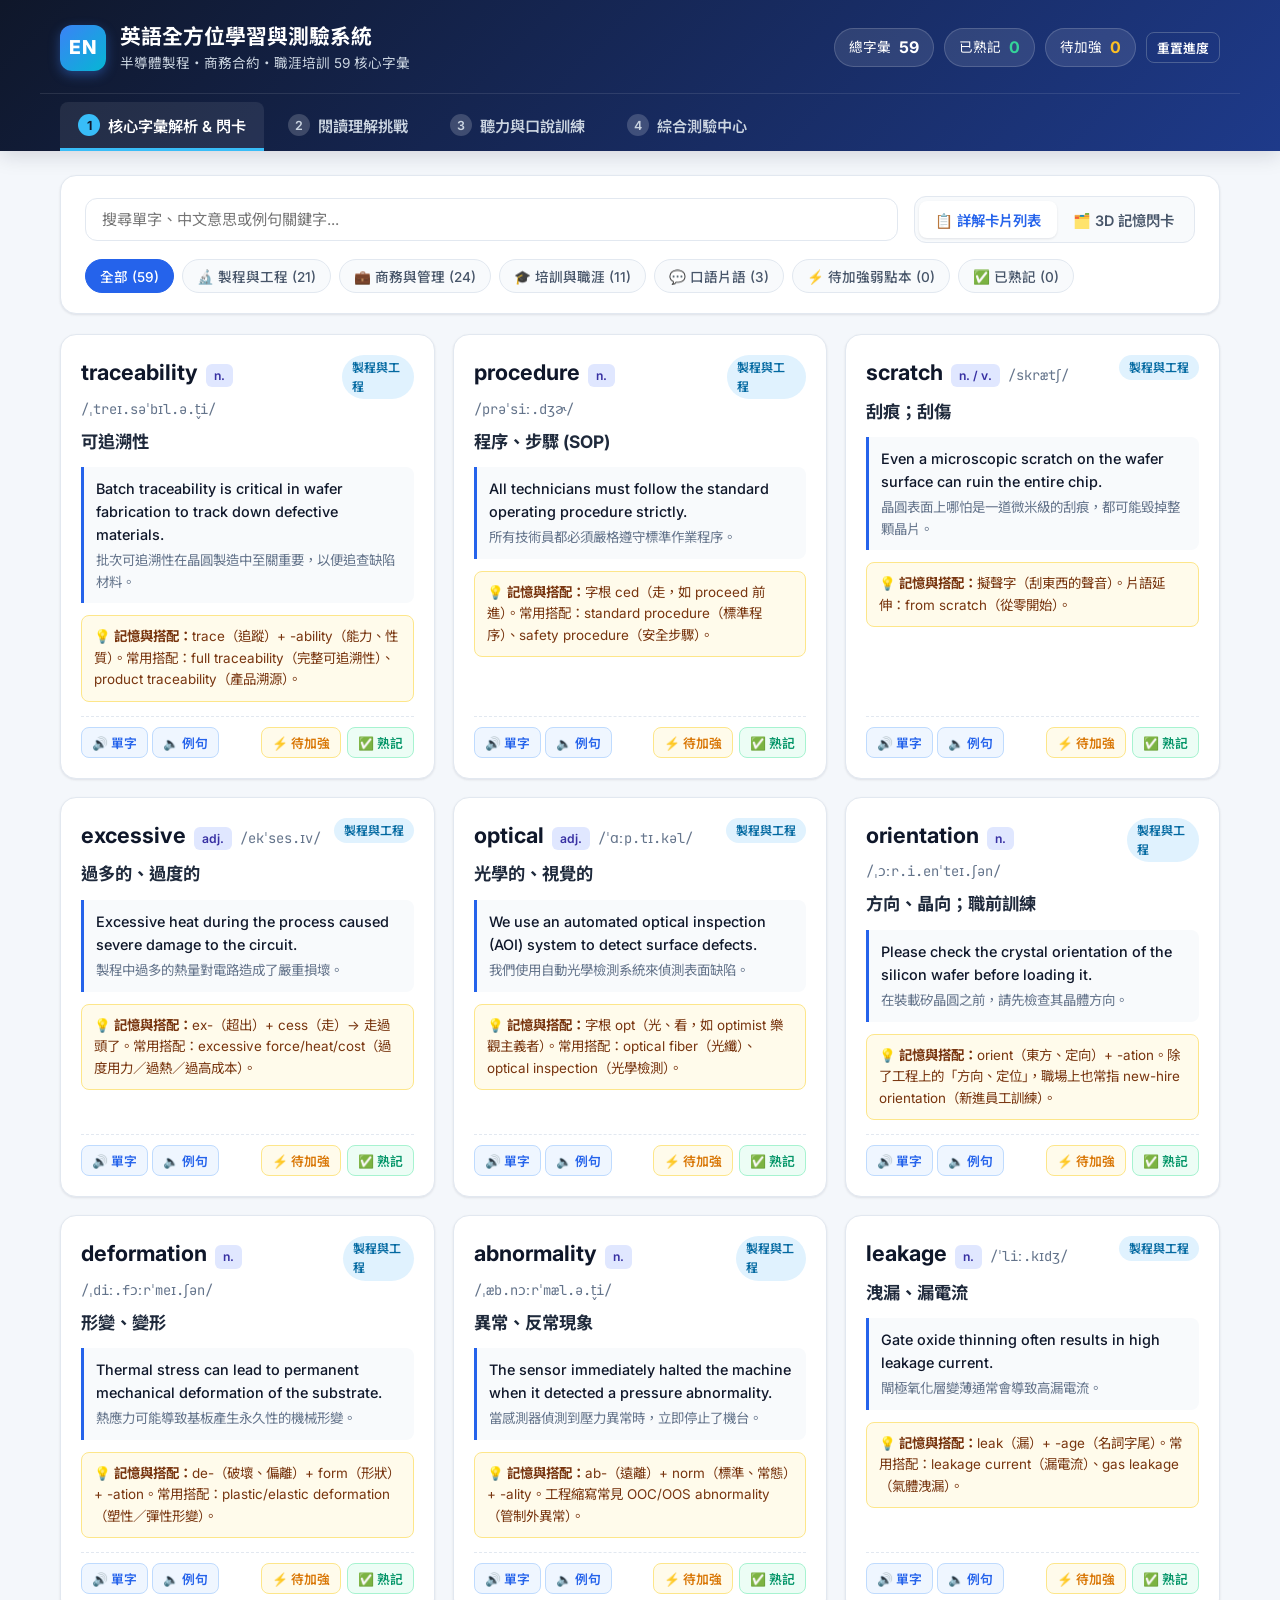
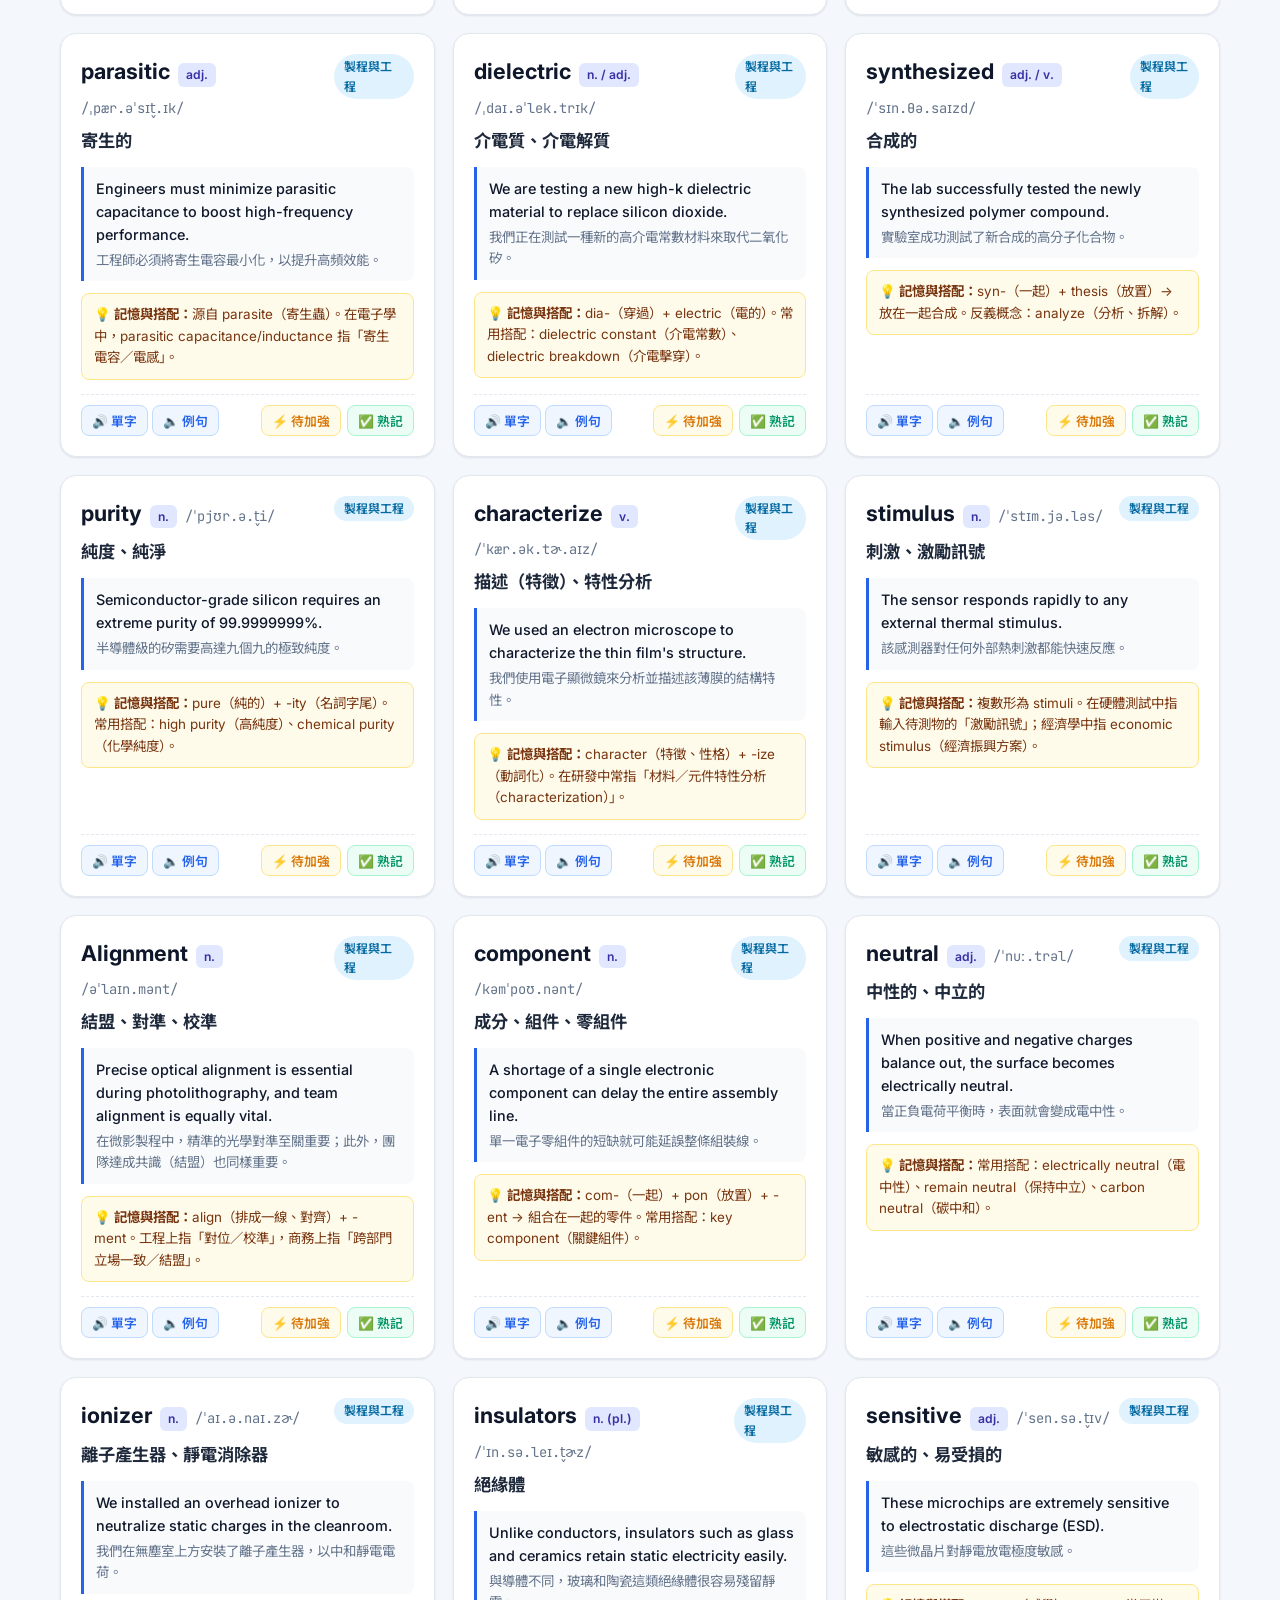
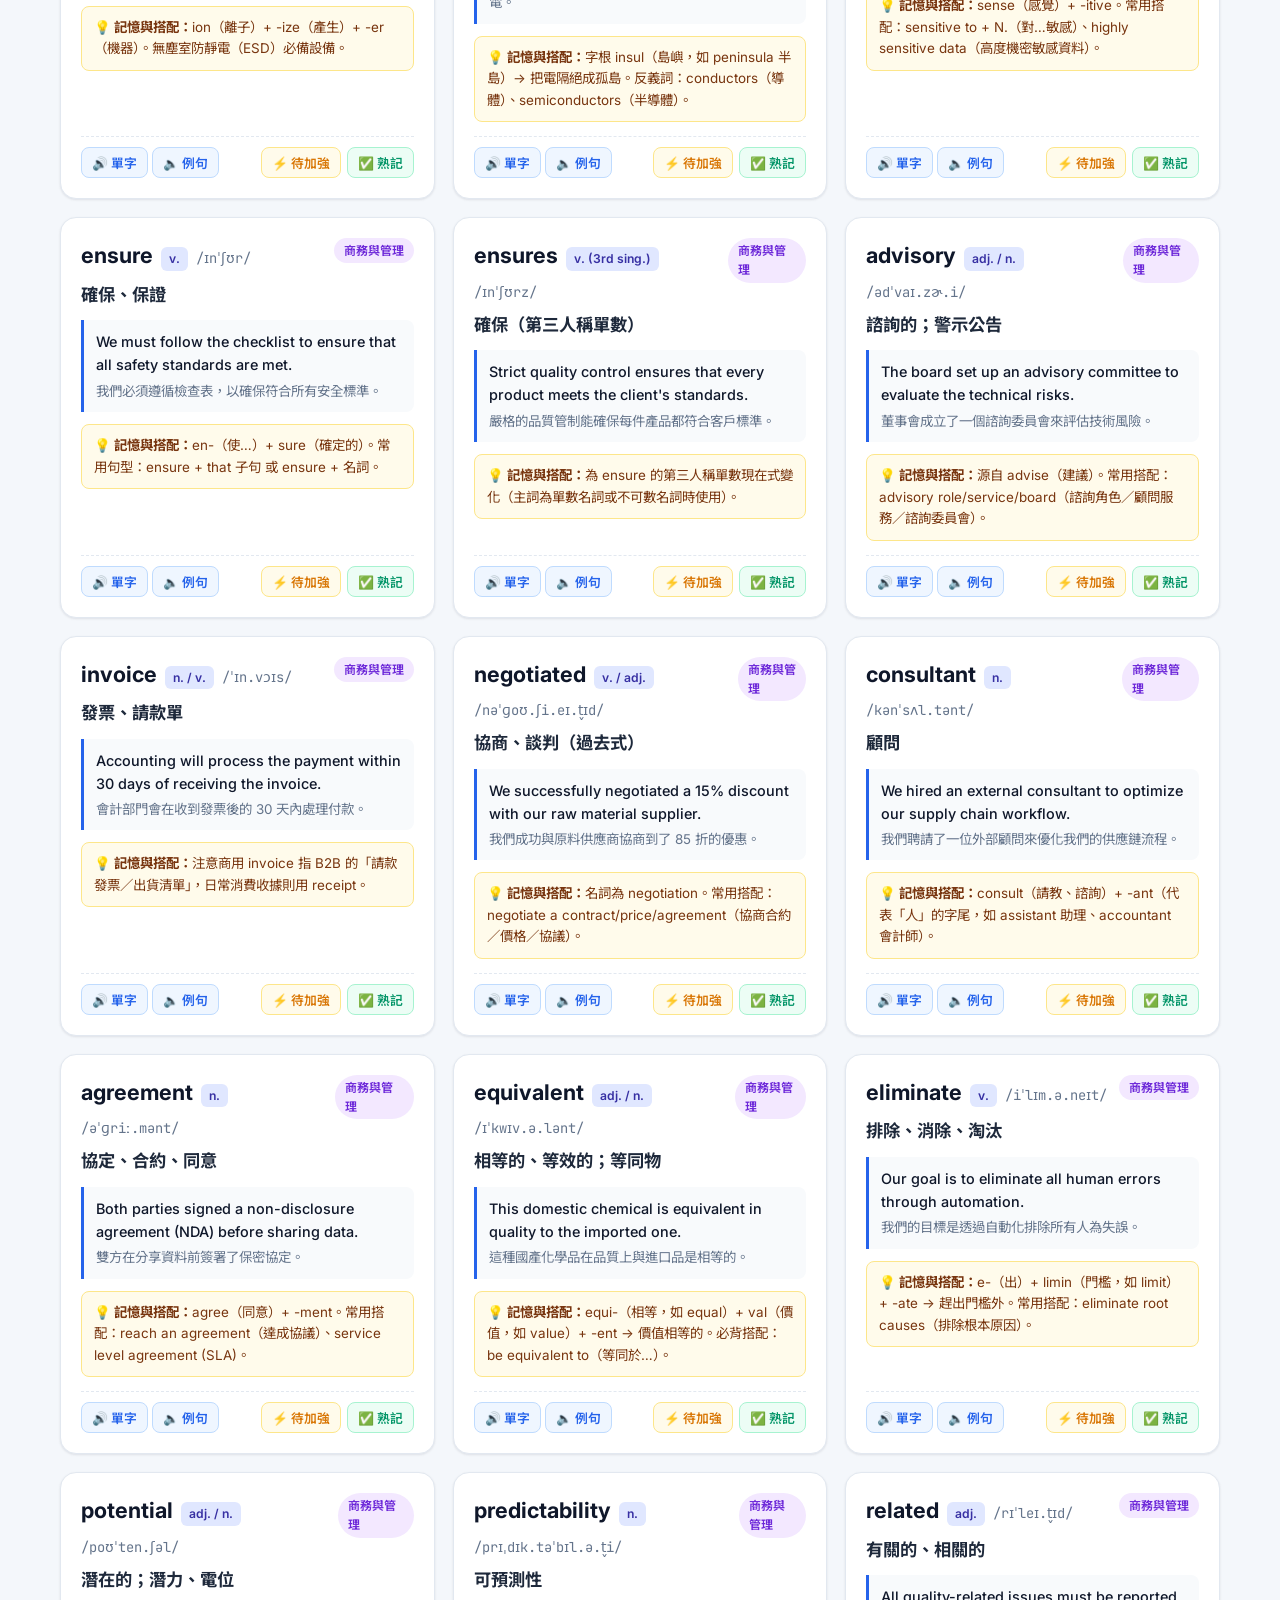
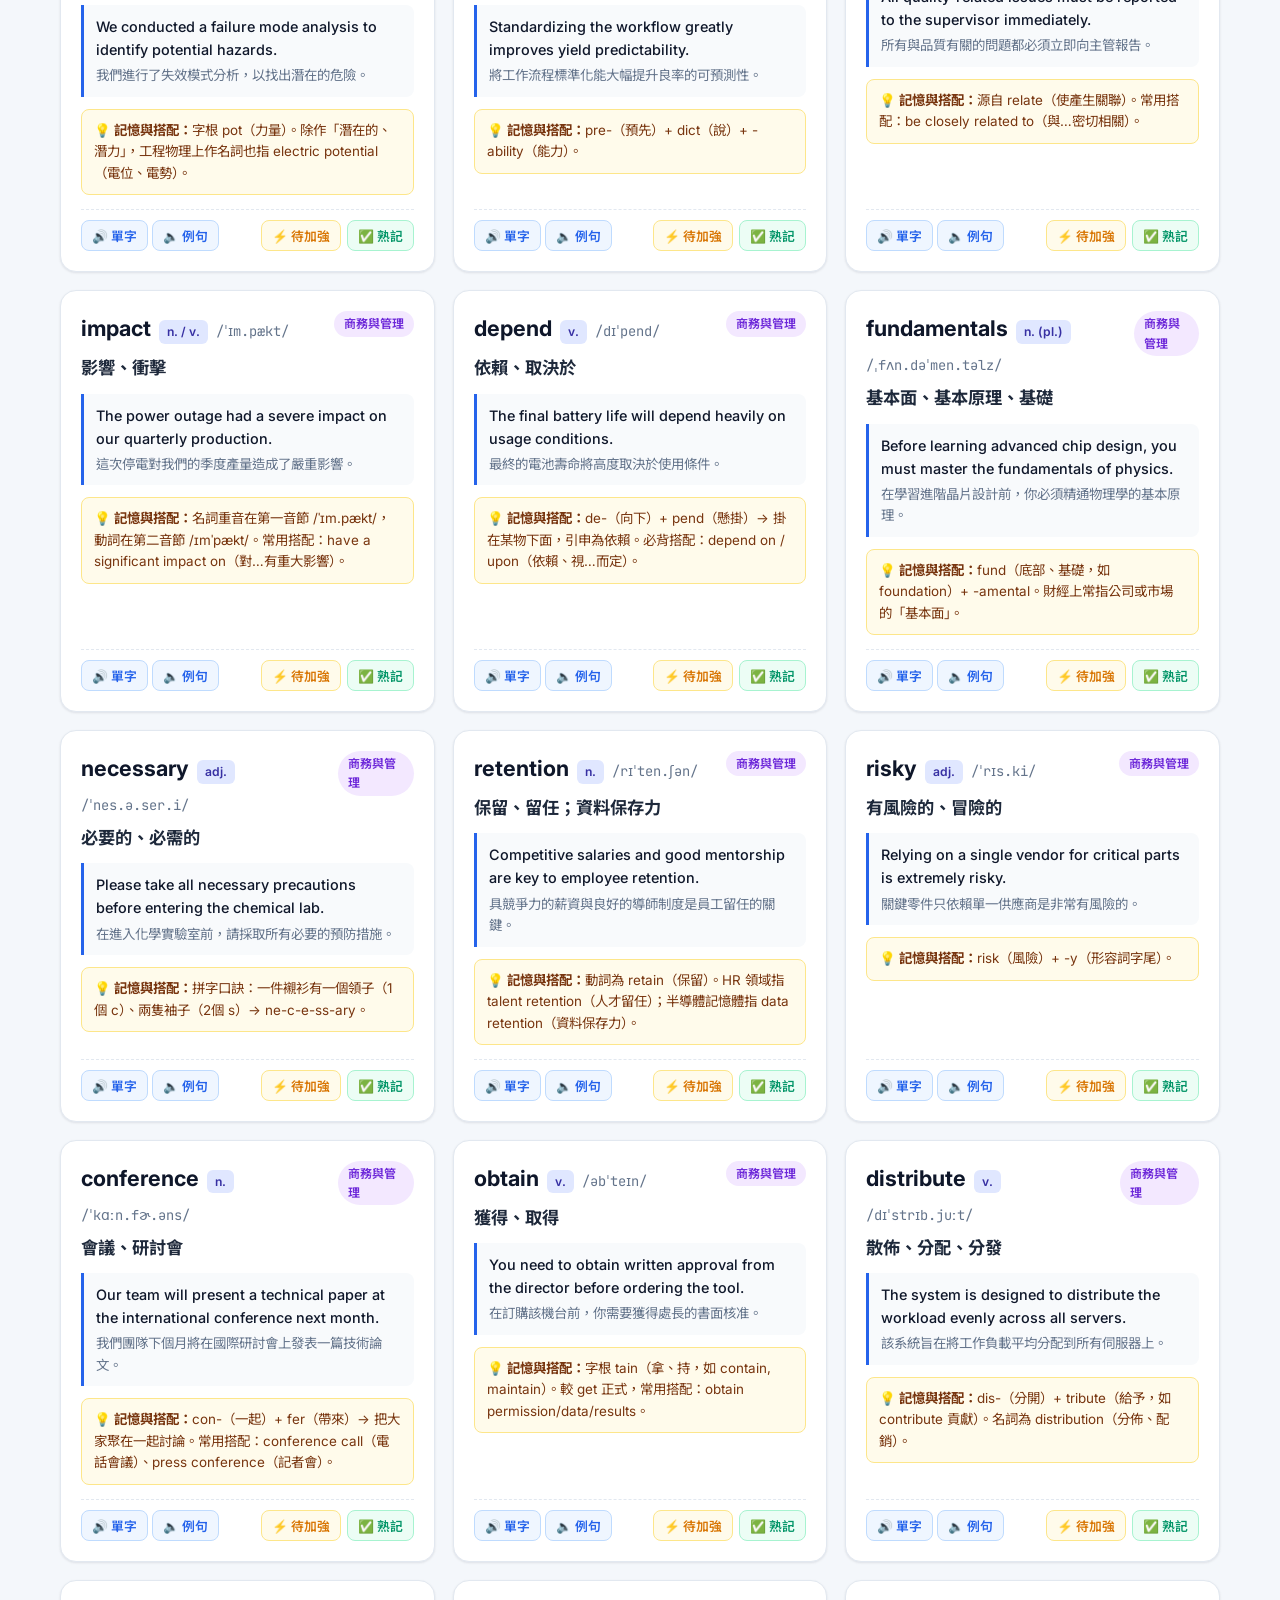
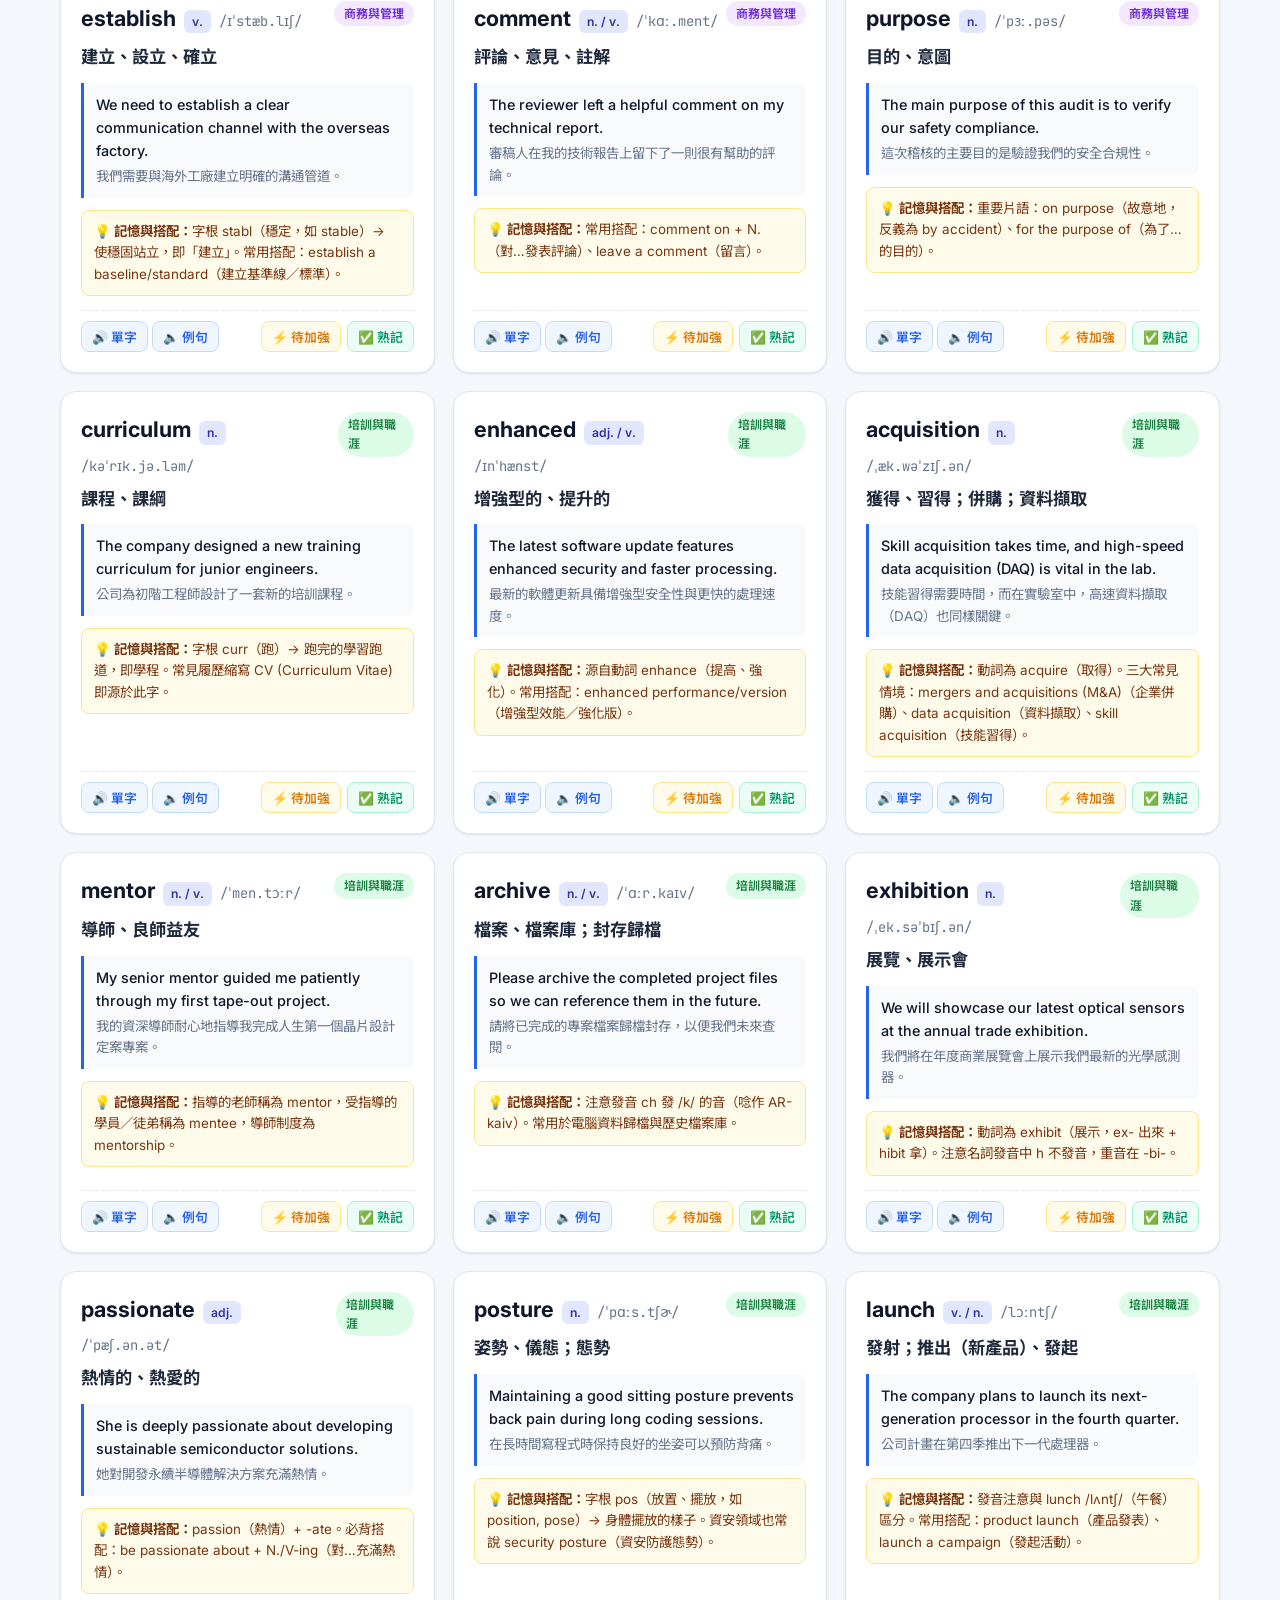
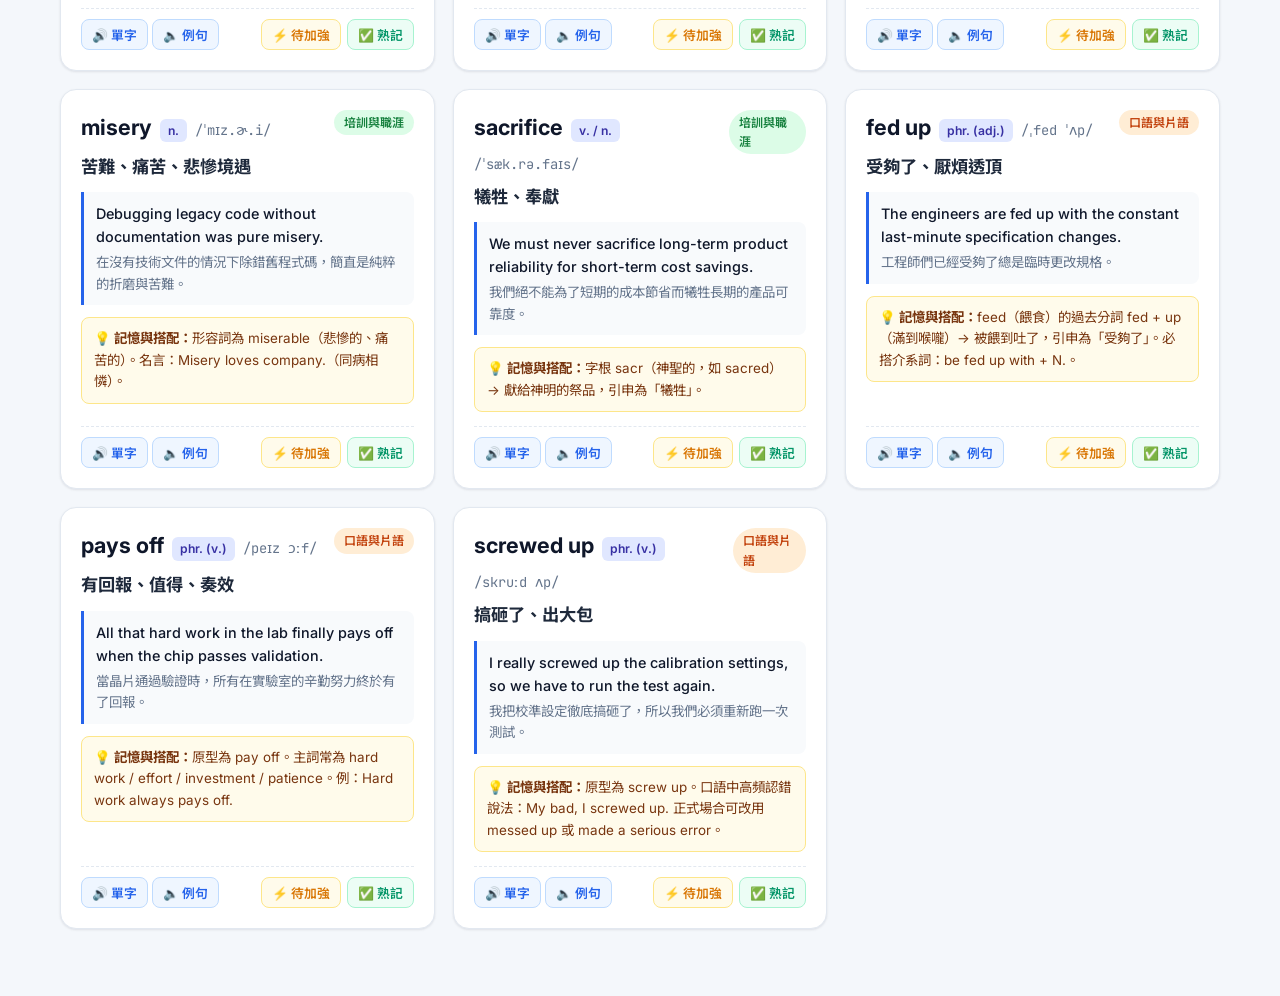
==== index.html @ 851e1d1f "Initial commit: Tech & Business Vocabulary Learning Suite Web App" ====
<!DOCTYPE html>
<html lang="zh-Hant">
<head>
  <meta charset="UTF-8" />
  <meta name="viewport" content="width=device-width, initial-scale=1.0" />
  <title>英語全方位學習與測驗系統 | Tech & Business Vocabulary Suite</title>
  <link rel="preconnect" href="https://fonts.googleapis.com">
  <link rel="preconnect" href="https://fonts.gstatic.com" crossorigin>
  <link href="https://fonts.googleapis.com/css2?family=Inter:wght@400;500;600;700&family=Noto+Sans+TC:wght@400;500;600;700&family=JetBrains+Mono:wght@400;500&display=swap" rel="stylesheet">
  <link rel="stylesheet" href="styles.css" />
</head>
<body>
  <!-- 頂部導覽與學習進度列 -->
  <header class="top-header">
    <div class="container header-inner">
      <div class="brand">
        <div class="brand-logo">EN</div>
        <div>
          <h1 class="brand-title">英語全方位學習與測驗系統</h1>
          <p class="brand-subtitle">半導體製程・商務合約・職涯培訓 59 核心字彙</p>
        </div>
      </div>

      <div class="stats-bar">
        <div class="stat-pill">
          <span class="stat-label">總字彙</span>
          <strong id="stat-total">59</strong>
        </div>
        <div class="stat-pill stat-mastered">
          <span class="stat-label">已熟記</span>
          <strong id="stat-mastered">0</strong>
        </div>
        <div class="stat-pill stat-weak">
          <span class="stat-label">待加強</span>
          <strong id="stat-weak">0</strong>
        </div>
        <button id="btn-reset-progress" class="btn-ghost btn-sm" title="重置熟記與錯題紀錄">重置進度</button>
      </div>
    </div>

    <!-- 四大模組切換 Tabs -->
    <div class="container nav-tabs-wrapper">
      <nav class="nav-tabs" role="tablist">
        <button class="nav-tab active" data-tab="vocab" role="tab">
          <span class="tab-num">1</span> 核心字彙解析 & 閃卡
        </button>
        <button class="nav-tab" data-tab="reading" role="tab">
          <span class="tab-num">2</span> 閱讀理解挑戰
        </button>
        <button class="nav-tab" data-tab="listening" role="tab">
          <span class="tab-num">3</span> 聽力與口說訓練
        </button>
        <button class="nav-tab" data-tab="quiz" role="tab">
          <span class="tab-num">4</span> 綜合測驗中心
        </button>
      </nav>
    </div>
  </header>

  <main class="container main-content">
    <!-- ==================== 模組 1：核心字彙解析 ==================== -->
    <section id="tab-vocab" class="tab-panel active">
      <div class="toolbar-card">
        <div class="toolbar-top">
          <div class="search-box">
            <input type="text" id="vocab-search" placeholder="搜尋單字、中文意思或例句關鍵字..." />
          </div>
          <div class="view-toggle">
            <button id="view-list-btn" class="btn-toggle active">📋 詳解卡片列表</button>
            <button id="view-flashcard-btn" class="btn-toggle">🗂️ 3D 記憶閃卡</button>
          </div>
        </div>

        <div class="filter-bar">
          <div class="filter-group" id="category-filters">
            <button class="chip active" data-cat="all">全部 (59)</button>
            <button class="chip" data-cat="engineering">🔬 製程與工程 (21)</button>
            <button class="chip" data-cat="business">💼 商務與管理 (24)</button>
            <button class="chip" data-cat="career">🎓 培訓與職涯 (11)</button>
            <button class="chip" data-cat="idiom">💬 口語片語 (3)</button>
            <button class="chip chip-weak" data-cat="weak">⚡ 待加強弱點本 (<span id="weak-count-chip">0</span>)</button>
            <button class="chip chip-mastered" data-cat="mastered">✅ 已熟記 (<span id="mastered-count-chip">0</span>)</button>
          </div>
        </div>
      </div>

      <!-- 列表檢視 -->
      <div id="vocab-list-view" class="vocab-grid"></div>

      <!-- 3D 閃卡檢視 -->
      <div id="vocab-flashcard-view" class="flashcard-stage hidden">
        <div class="flashcard-progress">
          <span id="fc-counter">1 / 59</span>
          <span class="fc-hint">點擊卡片翻面・支援鍵盤 ← → 切換、空白鍵翻面</span>
        </div>

        <div id="flashcard-box" class="flashcard">
          <div class="flashcard-inner">
            <div class="flashcard-front">
              <span id="fc-category" class="badge">製程與工程</span>
              <h2 id="fc-word" class="fc-word">traceability</h2>
              <p id="fc-phonetic" class="fc-phonetic">/ˌtreɪ.səˈbɪl.ə.t̬i/</p>
              <button id="fc-speak-front" class="btn-audio">🔊 播放發音</button>
              <p class="fc-tap-tip">點擊翻看中文與情境例句 ↻</p>
            </div>
            <div class="flashcard-back">
              <div class="fc-back-header">
                <strong id="fc-back-word">traceability</strong>
                <span id="fc-pos" class="pos-tag">n.</span>
              </div>
              <h3 id="fc-zh" class="fc-zh">可追溯性</h3>
              <div class="fc-example-box">
                <p id="fc-example" class="fc-en"></p>
                <p id="fc-example-zh" class="fc-zh-sub"></p>
              </div>
              <div class="fc-memory-box">
                <span class="memory-label">💡 記憶小幫手</span>
                <p id="fc-memory"></p>
              </div>
            </div>
          </div>
        </div>

        <div class="flashcard-controls">
          <button id="fc-prev" class="btn-secondary">← 上一個</button>
          <button id="fc-mark-weak" class="btn-warning">⚡ 加入待加強</button>
          <button id="fc-mark-mastered" class="btn-success">✅ 標記已熟記</button>
          <button id="fc-next" class="btn-primary">下一個 →</button>
        </div>
      </div>
    </section>

    <!-- ==================== 模組 2：閱讀理解挑戰 ==================== -->
    <section id="tab-reading" class="tab-panel">
      <div class="section-grid">
        <div class="card reading-article-card">
          <div class="card-header-flex">
            <div>
              <span class="section-badge">Reading Comprehension</span>
              <h2 id="reading-title" class="card-title"></h2>
            </div>
            <div class="reading-actions">
              <button id="btn-read-article" class="btn-audio">🔊 朗讀全文</button>
              <button id="btn-toggle-reading-zh" class="btn-secondary btn-sm">顯示/隱藏中譯</button>
            </div>
          </div>
          <p class="helper-banner">💡 提示：點擊文章中任何 <strong>藍色高亮單字</strong>，即可直接聽發音並查看中文解析與記憶技巧！</p>
          <div id="reading-content" class="reading-body"></div>
        </div>

        <div class="card reading-quiz-card">
          <span class="section-badge">Comprehension Check</span>
          <h3 class="card-title">閱讀理解測驗（3 題）</h3>
          <div id="reading-questions-container"></div>
          <div class="quiz-actions-row">
            <button id="btn-check-reading" class="btn-primary">批改閱讀測驗</button>
            <button id="btn-reset-reading" class="btn-ghost">重做</button>
          </div>
          <div id="reading-score-banner" class="score-banner hidden"></div>
        </div>
      </div>
    </section>

    <!-- ==================== 模組 3：聽力與口說訓練腳本 ==================== -->
    <section id="tab-listening" class="tab-panel">
      <div class="card listening-header-card">
        <div class="card-header-flex">
          <div>
            <span class="section-badge">Listening & Shadowing Studio</span>
            <h2 class="card-title">🎙️ 雙人情境對話：無塵室製程異常檢討與改善</h2>
            <p class="text-muted">角色：<strong>Jamie</strong>（初階製程工程師） ＆ <strong>Alex</strong>（資深導師 Mentor）</p>
          </div>
          <div class="audio-studio-controls">
            <button id="btn-play-dialogue" class="btn-primary">▶️ 連續播放整段對話</button>
            <button id="btn-stop-dialogue" class="btn-secondary">⏹️ 停止</button>
            <select id="speech-rate" class="select-control" aria-label="語速調整">
              <option value="0.75">🐢 慢速跟讀 (0.75x)</option>
              <option value="0.9">🚶 稍慢清晰 (0.90x)</option>
              <option value="1" selected>⚡ 標準語速 (1.0x)</option>
              <option value="1.15">🚀 挑戰快語速 (1.15x)</option>
            </select>
            <button id="btn-toggle-dialogue-zh" class="btn-ghost btn-sm">切換中文翻譯</button>
          </div>
        </div>

        <!-- Shadowing 發音重點提示 -->
        <div class="shadowing-tips-grid">
          <div class="tip-box">
            <strong>🔗 片語連音技巧 (Linking)</strong>
            <p><code>fed up</code> → 唸作 <em>/fe-dʌp/</em>；<code>screwed up</code> → 唸作 <em>/skruː-dʌp/</em>；<code>pays off</code> → 唸作 <em>/peɪ-zɔːf/</em>。</p>
          </div>
          <div class="tip-box">
            <strong>🎯 多音節工程字重音規則</strong>
            <p>凡是 <code>-ity</code> 結尾（如 <code>trace-a-BIL-i-ty</code>, <code>pre-dict-a-BIL-i-ty</code>, <code>ab-nor-MAL-i-ty</code>），重音一律落在 <code>-ity</code> 前一音節！</p>
          </div>
          <div class="tip-box">
            <strong>⚠️ 易讀錯字特別提醒</strong>
            <p><code>archive</code> 唸作 <em>/ˈɑːr.kaɪv/</em>（ch 發 /k/）；<code>exhibition</code> 唸作 <em>/ˌek.səˈbɪʃ.ən/</em>（h 不發音）。</p>
          </div>
        </div>
      </div>

      <!-- 對話腳本區 -->
      <div id="dialogue-list" class="dialogue-container"></div>

      <!-- 聽力填空練習區 -->
      <div class="card dictation-card">
        <div class="card-header-flex">
          <div>
            <span class="section-badge">Dictation Challenge</span>
            <h3 class="card-title">✍️ 聽力克漏字填空挑戰</h3>
            <p class="text-muted">點擊每題的「播放音檔」按鈕，聽音填入正確的核心單字或片語。</p>
          </div>
          <div class="quiz-actions-row">
            <button id="btn-check-dictation" class="btn-primary">檢核聽力填空</button>
            <button id="btn-show-dictation-ans" class="btn-secondary">直接看解答</button>
          </div>
        </div>
        <div id="dictation-container" class="dictation-list"></div>
      </div>
    </section>

    <!-- ==================== 模組 4：綜合測驗中心 ==================== -->
    <section id="tab-quiz" class="tab-panel">
      <div class="card quiz-control-banner">
        <div class="card-header-flex">
          <div>
            <span class="section-badge">Interactive Quiz Center</span>
            <h2 class="card-title">🏆 綜合隨堂測驗與弱點強化系統</h2>
            <p class="text-muted">支援「標準第一輪隨堂考」、「全題庫隨機出題」與「只考待加強弱點單字」！答錯題目會自動收錄至「待加強弱點本」。</p>
          </div>
          <div class="quiz-mode-buttons">
            <button id="btn-quiz-standard" class="btn-secondary">📘 載入標準隨堂考卷</button>
            <button id="btn-quiz-random" class="btn-primary">🎲 隨機生成新一輪測驗</button>
            <button id="btn-quiz-weak" class="btn-warning">⚡ 專攻「待加強」單字測驗</button>
          </div>
        </div>
      </div>

      <div id="quiz-score-summary" class="score-banner hidden"></div>

      <!-- Part A: 字義與語境選擇題 -->
      <div class="card quiz-section-card">
        <h3 class="quiz-part-title">Part A. 字義配對與語境選擇題（5 題，每題 10 分）</h3>
        <div id="quiz-part-a"></div>
      </div>

      <!-- Part B: 字首提示填空題 -->
      <div class="card quiz-section-card">
        <h3 class="quiz-part-title">Part B. 上下文字首提示填空題（5 題，每題 10 分）</h3>
        <p class="text-muted mb-1">請填入完整單字（已提供第一個字母與中文提示，輸入包含字首之完整英文單字）：</p>
        <div id="quiz-part-b"></div>
      </div>

      <!-- Part C: 翻譯與指定單字造句題 -->
      <div class="card quiz-section-card">
        <h3 class="quiz-part-title">Part C. 翻譯與指定單字造句題（2 題，智慧關鍵字檢核與參考範本）</h3>
        <div id="quiz-part-c"></div>
      </div>

      <div class="quiz-submit-bar">
        <button id="btn-submit-quiz" class="btn-primary btn-lg">🎯 送出交卷並查看詳細解析</button>
        <button id="btn-reveal-quiz" class="btn-secondary btn-lg">👁️ 展開/收合全部解答</button>
      </div>
    </section>
  </main>

  <!-- 點擊單字彈出小卡 Modal -->
  <div id="word-modal" class="modal-backdrop hidden" role="dialog" aria-modal="true">
    <div class="modal-card">
      <button id="modal-close" class="modal-close-btn" aria-label="關閉">&times;</button>
      <span id="modal-cat" class="badge"></span>
      <div class="modal-word-row">
        <h3 id="modal-word"></h3>
        <span id="modal-pos" class="pos-tag"></span>
        <button id="modal-speak" class="btn-audio btn-sm">🔊 發音</button>
      </div>
      <p id="modal-phonetic" class="fc-phonetic"></p>
      <h4 id="modal-zh" class="modal-zh"></h4>
      <div class="fc-example-box">
        <p id="modal-ex" class="fc-en"></p>
        <p id="modal-ex-zh" class="fc-zh-sub"></p>
      </div>
      <div class="fc-memory-box">
        <span class="memory-label">💡 記憶小幫手</span>
        <p id="modal-memory"></p>
      </div>
      <div class="modal-footer-actions">
        <button id="modal-btn-weak" class="btn-warning btn-sm">⚡ 標記待加強</button>
        <button id="modal-btn-mastered" class="btn-success btn-sm">✅ 標記已熟記</button>
      </div>
    </div>
  </div>

  <script src="data.js"></script>
  <script src="app.js"></script>
</body>
</html>
---- styles.css ----
:root {
  --bg: #f4f7fb;
  --surface: #ffffff;
  --surface-soft: #f8fafc;
  --border: #e2e8f0;
  --text-main: #0f172a;
  --text-secondary: #475569;
  --text-muted: #64748b;
  --primary: #2563eb;
  --primary-hover: #1d4ed8;
  --primary-soft: #eff6ff;
  --success: #059669;
  --success-soft: #ecfdf5;
  --warning: #d97706;
  --warning-soft: #fffbeb;
  --danger: #dc2626;
  --danger-soft: #fef2f2;
  --radius-lg: 16px;
  --radius-md: 12px;
  --radius-sm: 8px;
  --shadow-sm: 0 1px 3px rgba(15, 23, 42, 0.06), 0 1px 2px rgba(15, 23, 42, 0.04);
  --shadow-md: 0 10px 25px -5px rgba(15, 23, 42, 0.08), 0 4px 10px -4px rgba(15, 23, 42, 0.04);
}

* {
  box-sizing: border-box;
  margin: 0;
  padding: 0;
}

body {
  font-family: 'Inter', 'Noto Sans TC', -apple-system, BlinkMacSystemFont, sans-serif;
  background-color: var(--bg);
  color: var(--text-main);
  line-height: 1.6;
  padding-bottom: 60px;
}

.container {
  max-width: 1200px;
  margin: 0 auto;
  padding: 0 20px;
}

.hidden {
  display: none !important;
}

/* Header & Navigation */
.top-header {
  background: linear-gradient(135deg, #0f172a 0%, #1e3a8a 100%);
  color: #fff;
  padding-top: 20px;
  position: sticky;
  top: 0;
  z-index: 40;
  box-shadow: 0 4px 20px rgba(15, 23, 42, 0.15);
}

.header-inner {
  display: flex;
  justify-content: space-between;
  align-items: center;
  flex-wrap: wrap;
  gap: 16px;
  padding-bottom: 18px;
}

.brand {
  display: flex;
  align-items: center;
  gap: 14px;
}

.brand-logo {
  width: 46px;
  height: 46px;
  border-radius: 12px;
  background: linear-gradient(135deg, #3b82f6, #06b6d4);
  display: flex;
  align-items: center;
  justify-content: center;
  font-weight: 800;
  font-size: 1.2rem;
  letter-spacing: 0.5px;
  box-shadow: 0 4px 12px rgba(59, 130, 246, 0.4);
}

.brand-title {
  font-size: 1.3rem;
  font-weight: 700;
}

.brand-subtitle {
  font-size: 0.85rem;
  color: #cbd5e1;
}

.stats-bar {
  display: flex;
  align-items: center;
  gap: 10px;
  flex-wrap: wrap;
}

.stat-pill {
  background: rgba(255, 255, 255, 0.1);
  border: 1px solid rgba(255, 255, 255, 0.16);
  padding: 6px 14px;
  border-radius: 999px;
  display: flex;
  align-items: center;
  gap: 8px;
  font-size: 0.85rem;
}

.stat-pill strong {
  font-size: 1rem;
  color: #fff;
}

.stat-mastered strong { color: #34d399; }
.stat-weak strong { color: #fbbf24; }

.nav-tabs-wrapper {
  border-top: 1px solid rgba(255, 255, 255, 0.1);
}

.nav-tabs {
  display: flex;
  gap: 6px;
  overflow-x: auto;
  padding-top: 8px;
}

.nav-tab {
  background: transparent;
  border: none;
  color: #cbd5e1;
  padding: 12px 18px;
  font-size: 0.95rem;
  font-weight: 600;
  cursor: pointer;
  border-bottom: 3px solid transparent;
  transition: all 0.2s ease;
  display: flex;
  align-items: center;
  gap: 8px;
  white-space: nowrap;
  font-family: inherit;
}

.nav-tab:hover {
  color: #fff;
  background: rgba(255, 255, 255, 0.05);
  border-radius: 8px 8px 0 0;
}

.nav-tab.active {
  color: #fff;
  border-bottom-color: #38bdf8;
  background: rgba(255, 255, 255, 0.08);
  border-radius: 8px 8px 0 0;
}

.tab-num {
  width: 22px;
  height: 22px;
  border-radius: 50%;
  background: rgba(255, 255, 255, 0.18);
  display: inline-flex;
  align-items: center;
  justify-content: center;
  font-size: 0.78rem;
}

.nav-tab.active .tab-num {
  background: #38bdf8;
  color: #0f172a;
  font-weight: 700;
}

/* Main Content & Panels */
.main-content {
  padding-top: 24px;
}

.tab-panel {
  display: none;
  animation: fadeIn 0.25s ease;
}

.tab-panel.active {
  display: block;
}

@keyframes fadeIn {
  from { opacity: 0; transform: translateY(6px); }
  to { opacity: 1; transform: translateY(0); }
}

/* Toolbar & Filters */
.toolbar-card, .card {
  background: var(--surface);
  border-radius: var(--radius-lg);
  border: 1px solid var(--border);
  padding: 20px 24px;
  box-shadow: var(--shadow-sm);
  margin-bottom: 20px;
}

.toolbar-top {
  display: flex;
  justify-content: space-between;
  align-items: center;
  gap: 16px;
  flex-wrap: wrap;
  margin-bottom: 16px;
}

.search-box {
  flex: 1;
  min-width: 260px;
}

.search-box input {
  width: 100%;
  padding: 11px 16px;
  border: 1px solid var(--border);
  border-radius: var(--radius-md);
  font-size: 0.95rem;
  font-family: inherit;
  outline: none;
  transition: border-color 0.2s, box-shadow 0.2s;
}

.search-box input:focus {
  border-color: var(--primary);
  box-shadow: 0 0 0 3px rgba(37, 99, 235, 0.12);
}

.view-toggle {
  display: flex;
  background: var(--surface-soft);
  padding: 4px;
  border-radius: var(--radius-md);
  border: 1px solid var(--border);
}

.btn-toggle {
  border: none;
  background: transparent;
  padding: 8px 16px;
  border-radius: var(--radius-sm);
  font-size: 0.9rem;
  font-weight: 600;
  color: var(--text-secondary);
  cursor: pointer;
  font-family: inherit;
}

.btn-toggle.active {
  background: var(--surface);
  color: var(--primary);
  box-shadow: var(--shadow-sm);
}

.filter-group {
  display: flex;
  flex-wrap: wrap;
  gap: 8px;
}

.chip {
  border: 1px solid var(--border);
  background: var(--surface-soft);
  color: var(--text-secondary);
  padding: 6px 14px;
  border-radius: 999px;
  font-size: 0.85rem;
  font-weight: 500;
  cursor: pointer;
  transition: all 0.15s ease;
  font-family: inherit;
}

.chip:hover {
  border-color: #94a3b8;
}

.chip.active {
  background: var(--primary);
  color: #fff;
  border-color: var(--primary);
}

/* Vocabulary Grid Cards */
.vocab-grid {
  display: grid;
  grid-template-columns: repeat(auto-fill, minmax(350px, 1fr));
  gap: 18px;
}

.vocab-card {
  background: var(--surface);
  border: 1px solid var(--border);
  border-radius: var(--radius-lg);
  padding: 20px;
  box-shadow: var(--shadow-sm);
  display: flex;
  flex-direction: column;
  justify-content: space-between;
  transition: transform 0.2s ease, box-shadow 0.2s ease, border-color 0.2s ease;
}

.vocab-card:hover {
  transform: translateY(-2px);
  box-shadow: var(--shadow-md);
  border-color: #cbd5e1;
}

.vocab-card.is-weak {
  border-left: 4px solid var(--warning);
}

.vocab-card.is-mastered {
  border-left: 4px solid var(--success);
}

.vc-top {
  display: flex;
  justify-content: space-between;
  align-items: flex-start;
  gap: 8px;
  margin-bottom: 8px;
}

.vc-word-group {
  display: flex;
  align-items: baseline;
  gap: 8px;
  flex-wrap: wrap;
}

.vc-word {
  font-size: 1.35rem;
  font-weight: 700;
  color: var(--text-main);
}

.vc-phonetic {
  font-family: 'JetBrains Mono', monospace;
  font-size: 0.86rem;
  color: var(--text-muted);
}

.pos-tag {
  background: #e0e7ff;
  color: #3730a3;
  font-size: 0.76rem;
  font-weight: 600;
  padding: 2px 8px;
  border-radius: 6px;
}

.badge {
  display: inline-block;
  font-size: 0.75rem;
  font-weight: 600;
  padding: 3px 10px;
  border-radius: 999px;
  background: var(--primary-soft);
  color: var(--primary);
}

.badge.cat-engineering { background: #e0f2fe; color: #0369a1; }
.badge.cat-business { background: #f3e8ff; color: #6d28d9; }
.badge.cat-career { background: #dcfce7; color: #15803d; }
.badge.cat-idiom { background: #ffedd5; color: #c2410c; }

.vc-zh {
  font-size: 1.08rem;
  font-weight: 700;
  color: #1e293b;
  margin: 6px 0 12px;
}

.vc-example {
  background: var(--surface-soft);
  border-left: 3px solid var(--primary);
  padding: 10px 12px;
  border-radius: 0 var(--radius-sm) var(--radius-sm) 0;
  margin-bottom: 12px;
  font-size: 0.9rem;
}

.vc-example .en {
  color: var(--text-main);
  font-weight: 500;
  margin-bottom: 4px;
}

.vc-example .zh {
  color: var(--text-muted);
  font-size: 0.84rem;
}

.vc-memory {
  background: #fffbeb;
  border: 1px solid #fde68a;
  padding: 10px 12px;
  border-radius: var(--radius-sm);
  font-size: 0.84rem;
  color: #78350f;
  margin-bottom: 14px;
}

.vc-actions {
  display: flex;
  justify-content: space-between;
  align-items: center;
  gap: 8px;
  padding-top: 10px;
  border-top: 1px dashed var(--border);
}

.vc-status-btns {
  display: flex;
  gap: 6px;
}

/* Flashcard 3D Stage */
.flashcard-stage {
  max-width: 680px;
  margin: 16px auto;
  text-align: center;
}

.flashcard-progress {
  display: flex;
  justify-content: space-between;
  align-items: center;
  margin-bottom: 12px;
  color: var(--text-secondary);
  font-size: 0.9rem;
  font-weight: 600;
}

.fc-hint {
  font-size: 0.82rem;
  color: var(--text-muted);
  font-weight: 400;
}

.flashcard {
  perspective: 1200px;
  height: 390px;
  cursor: pointer;
  margin-bottom: 20px;
}

.flashcard-inner {
  position: relative;
  width: 100%;
  height: 100%;
  transition: transform 0.55s cubic-bezier(0.4, 0, 0.2, 1);
  transform-style: preserve-3d;
}

.flashcard.flipped .flashcard-inner {
  transform: rotateY(180deg);
}

.flashcard-front, .flashcard-back {
  position: absolute;
  inset: 0;
  backface-visibility: hidden;
  background: var(--surface);
  border: 2px solid var(--border);
  border-radius: 22px;
  padding: 32px;
  box-shadow: var(--shadow-md);
  display: flex;
  flex-direction: column;
  justify-content: center;
  align-items: center;
}

.flashcard-back {
  transform: rotateY(180deg);
  align-items: stretch;
  text-align: left;
  justify-content: space-between;
}

.fc-word {
  font-size: 2.6rem;
  font-weight: 800;
  margin: 16px 0 6px;
  color: var(--text-main);
}

.fc-phonetic {
  font-family: 'JetBrains Mono', monospace;
  font-size: 1.05rem;
  color: var(--text-muted);
  margin-bottom: 18px;
}

.fc-tap-tip {
  margin-top: 26px;
  font-size: 0.85rem;
  color: var(--text-muted);
}

.fc-back-header {
  display: flex;
  align-items: center;
  gap: 10px;
  font-size: 1.4rem;
}

.fc-zh {
  font-size: 1.5rem;
  color: var(--primary);
  margin: 4px 0 10px;
}

.fc-example-box {
  background: var(--surface-soft);
  border-left: 4px solid var(--primary);
  padding: 12px 14px;
  border-radius: 8px;
  margin-bottom: 10px;
}

.fc-en {
  font-weight: 600;
  margin-bottom: 4px;
}

.fc-zh-sub {
  font-size: 0.9rem;
  color: var(--text-secondary);
}

.fc-memory-box {
  background: #fffbeb;
  border: 1px solid #fde68a;
  padding: 12px 14px;
  border-radius: 8px;
  font-size: 0.88rem;
  color: #78350f;
}

.memory-label {
  font-weight: 700;
  display: block;
  margin-bottom: 3px;
}

.flashcard-controls {
  display: flex;
  justify-content: center;
  gap: 12px;
  flex-wrap: wrap;
}

/* Reading Section */
.section-grid {
  display: grid;
  grid-template-columns: 1.25fr 1fr;
  gap: 22px;
  align-items: start;
}

@media (max-width: 960px) {
  .section-grid {
    grid-template-columns: 1fr;
  }
}

.card-header-flex {
  display: flex;
  justify-content: space-between;
  align-items: flex-start;
  gap: 16px;
  flex-wrap: wrap;
  margin-bottom: 16px;
}

.section-badge {
  display: inline-block;
  font-size: 0.75rem;
  font-weight: 700;
  text-transform: uppercase;
  letter-spacing: 0.8px;
  color: var(--primary);
  background: var(--primary-soft);
  padding: 3px 10px;
  border-radius: 999px;
  margin-bottom: 6px;
}

.card-title {
  font-size: 1.28rem;
  font-weight: 700;
}

.helper-banner {
  background: var(--primary-soft);
  border: 1px solid #bfdbfe;
  color: #1e40af;
  padding: 10px 14px;
  border-radius: var(--radius-sm);
  font-size: 0.88rem;
  margin-bottom: 16px;
}

.reading-para {
  margin-bottom: 18px;
  font-size: 1.04rem;
  line-height: 1.85;
}

.reading-para-zh {
  margin-top: 8px;
  padding: 10px 14px;
  background: var(--surface-soft);
  border-radius: var(--radius-sm);
  font-size: 0.92rem;
  color: var(--text-secondary);
  border-left: 3px solid #94a3b8;
}

.vocab-highlight {
  color: var(--primary);
  font-weight: 700;
  background: #eff6ff;
  padding: 1px 6px;
  border-radius: 5px;
  border-bottom: 2px solid #93c5fd;
  cursor: pointer;
  transition: all 0.15s ease;
}

.vocab-highlight:hover {
  background: var(--primary);
  color: #fff;
}

/* Questions & Options */
.question-block {
  padding: 16px;
  border: 1px solid var(--border);
  border-radius: var(--radius-md);
  margin-bottom: 14px;
  background: var(--surface-soft);
}

.question-title {
  font-weight: 600;
  margin-bottom: 10px;
  font-size: 0.98rem;
}

.options-list {
  display: flex;
  flex-direction: column;
  gap: 8px;
}

.option-label {
  display: flex;
  align-items: flex-start;
  gap: 10px;
  padding: 9px 12px;
  background: var(--surface);
  border: 1px solid var(--border);
  border-radius: var(--radius-sm);
  cursor: pointer;
  font-size: 0.92rem;
  transition: border-color 0.15s, background 0.15s;
}

.option-label:hover {
  border-color: var(--primary);
}

.option-label.correct {
  background: var(--success-soft);
  border-color: var(--success);
  color: #065f46;
  font-weight: 600;
}

.option-label.wrong {
  background: var(--danger-soft);
  border-color: var(--danger);
  color: #991b1b;
}

.explanation-box {
  margin-top: 10px;
  padding: 10px 12px;
  border-radius: var(--radius-sm);
  background: #f0fdf4;
  border: 1px solid #bbf7d0;
  color: #166534;
  font-size: 0.86rem;
}

/* Listening & Shadowing */
.shadowing-tips-grid {
  display: grid;
  grid-template-columns: repeat(auto-fit, minmax(260px, 1fr));
  gap: 12px;
  margin-top: 14px;
}

.tip-box {
  background: var(--surface-soft);
  border: 1px solid var(--border);
  padding: 12px 14px;
  border-radius: var(--radius-sm);
  font-size: 0.86rem;
}

.tip-box strong {
  display: block;
  margin-bottom: 4px;
  color: var(--text-main);
}

.dialogue-container {
  display: flex;
  flex-direction: column;
  gap: 14px;
  margin-bottom: 22px;
}

.dialogue-turn {
  background: var(--surface);
  border: 1px solid var(--border);
  border-radius: var(--radius-lg);
  padding: 18px 22px;
  box-shadow: var(--shadow-sm);
  transition: border-color 0.2s, box-shadow 0.2s;
}

.dialogue-turn.playing {
  border-color: var(--primary);
  box-shadow: 0 0 0 3px rgba(37, 99, 235, 0.18);
  background: #f8fbff;
}

.turn-header {
  display: flex;
  justify-content: space-between;
  align-items: center;
  margin-bottom: 8px;
}

.speaker-badge {
  display: inline-flex;
  align-items: center;
  gap: 8px;
  font-weight: 700;
  font-size: 0.95rem;
}

.speaker-dot {
  width: 10px;
  height: 10px;
  border-radius: 50%;
  background: var(--primary);
}

.speaker-alex .speaker-dot {
  background: var(--success);
}

.turn-en {
  font-size: 1.03rem;
  line-height: 1.75;
  margin-bottom: 6px;
}

.turn-zh {
  font-size: 0.9rem;
  color: var(--text-secondary);
}

/* Dictation & Inputs */
.dictation-item {
  padding: 16px;
  background: var(--surface-soft);
  border: 1px solid var(--border);
  border-radius: var(--radius-md);
  margin-bottom: 12px;
}

.dictation-line {
  margin-top: 10px;
  line-height: 2.2;
  font-size: 1rem;
}

.inline-input {
  padding: 5px 10px;
  border: 1.5px solid #94a3b8;
  border-radius: 6px;
  font-size: 0.95rem;
  font-family: 'JetBrains Mono', monospace;
  width: 165px;
  margin: 0 4px;
  background: #fff;
}

.inline-input.is-correct {
  border-color: var(--success);
  background: var(--success-soft);
  color: #065f46;
  font-weight: 600;
}

.inline-input.is-wrong {
  border-color: var(--danger);
  background: var(--danger-soft);
  color: #991b1b;
}

.sentence-textarea {
  width: 100%;
  min-height: 82px;
  padding: 12px;
  border: 1px solid var(--border);
  border-radius: var(--radius-sm);
  font-family: inherit;
  font-size: 0.95rem;
  margin-top: 10px;
  resize: vertical;
}

/* Buttons */
button {
  cursor: pointer;
}

.btn-primary, .btn-secondary, .btn-success, .btn-warning, .btn-ghost, .btn-audio {
  border: none;
  padding: 9px 16px;
  border-radius: var(--radius-sm);
  font-weight: 600;
  font-size: 0.9rem;
  font-family: inherit;
  transition: all 0.15s ease;
  display: inline-flex;
  align-items: center;
  gap: 6px;
}

.btn-primary { background: var(--primary); color: #fff; }
.btn-primary:hover { background: var(--primary-hover); }

.btn-secondary { background: #e2e8f0; color: #1e293b; }
.btn-secondary:hover { background: #cbd5e1; }

.btn-success { background: var(--success-soft); color: var(--success); border: 1px solid #a7f3d0; }
.btn-success:hover, .btn-success.active { background: var(--success); color: #fff; }

.btn-warning { background: var(--warning-soft); color: var(--warning); border: 1px solid #fde68a; }
.btn-warning:hover, .btn-warning.active { background: var(--warning); color: #fff; }

.btn-ghost { background: transparent; color: inherit; border: 1px solid rgba(148, 163, 184, 0.4); }
.btn-ghost:hover { background: rgba(148, 163, 184, 0.12); }

.btn-audio {
  background: #eff6ff;
  color: var(--primary);
  border: 1px solid #bfdbfe;
}
.btn-audio:hover {
  background: var(--primary);
  color: #fff;
}

.btn-sm { padding: 5px 10px; font-size: 0.8rem; }
.btn-lg { padding: 13px 24px; font-size: 1rem; }

.select-control {
  padding: 8px 12px;
  border-radius: var(--radius-sm);
  border: 1px solid var(--border);
  font-family: inherit;
  font-size: 0.9rem;
  background: #fff;
}

.quiz-actions-row, .audio-studio-controls, .quiz-mode-buttons {
  display: flex;
  gap: 10px;
  flex-wrap: wrap;
  align-items: center;
}

.quiz-part-title {
  font-size: 1.15rem;
  margin-bottom: 14px;
  padding-bottom: 8px;
  border-bottom: 2px solid var(--surface-soft);
}

.quiz-submit-bar {
  display: flex;
  justify-content: center;
  gap: 16px;
  margin-top: 24px;
  flex-wrap: wrap;
}

.score-banner {
  padding: 16px 20px;
  border-radius: var(--radius-md);
  background: linear-gradient(135deg, #eff6ff, #ecfdf5);
  border: 1px solid #93c5fd;
  color: #0f172a;
  font-weight: 600;
  margin-bottom: 18px;
}

/* Modal */
.modal-backdrop {
  position: fixed;
  inset: 0;
  background: rgba(15, 23, 42, 0.55);
  backdrop-filter: blur(3px);
  display: flex;
  align-items: center;
  justify-content: center;
  z-index: 100;
  padding: 20px;
}

.modal-card {
  background: var(--surface);
  border-radius: 20px;
  max-width: 520px;
  width: 100%;
  padding: 26px;
  position: relative;
  box-shadow: var(--shadow-md);
}

.modal-close-btn {
  position: absolute;
  top: 16px;
  right: 18px;
  background: transparent;
  border: none;
  font-size: 1.6rem;
  color: var(--text-muted);
}

.modal-word-row {
  display: flex;
  align-items: center;
  gap: 10px;
  margin-top: 10px;
}

.modal-word-row h3 {
  font-size: 1.7rem;
}

.modal-zh {
  font-size: 1.25rem;
  color: var(--primary);
  margin: 6px 0 12px;
}

.modal-footer-actions {
  display: flex;
  gap: 10px;
  margin-top: 16px;
  justify-content: flex-end;
}

.text-muted { color: var(--text-muted); font-size: 0.9rem; }
.mb-1 { margin-bottom: 12px; }
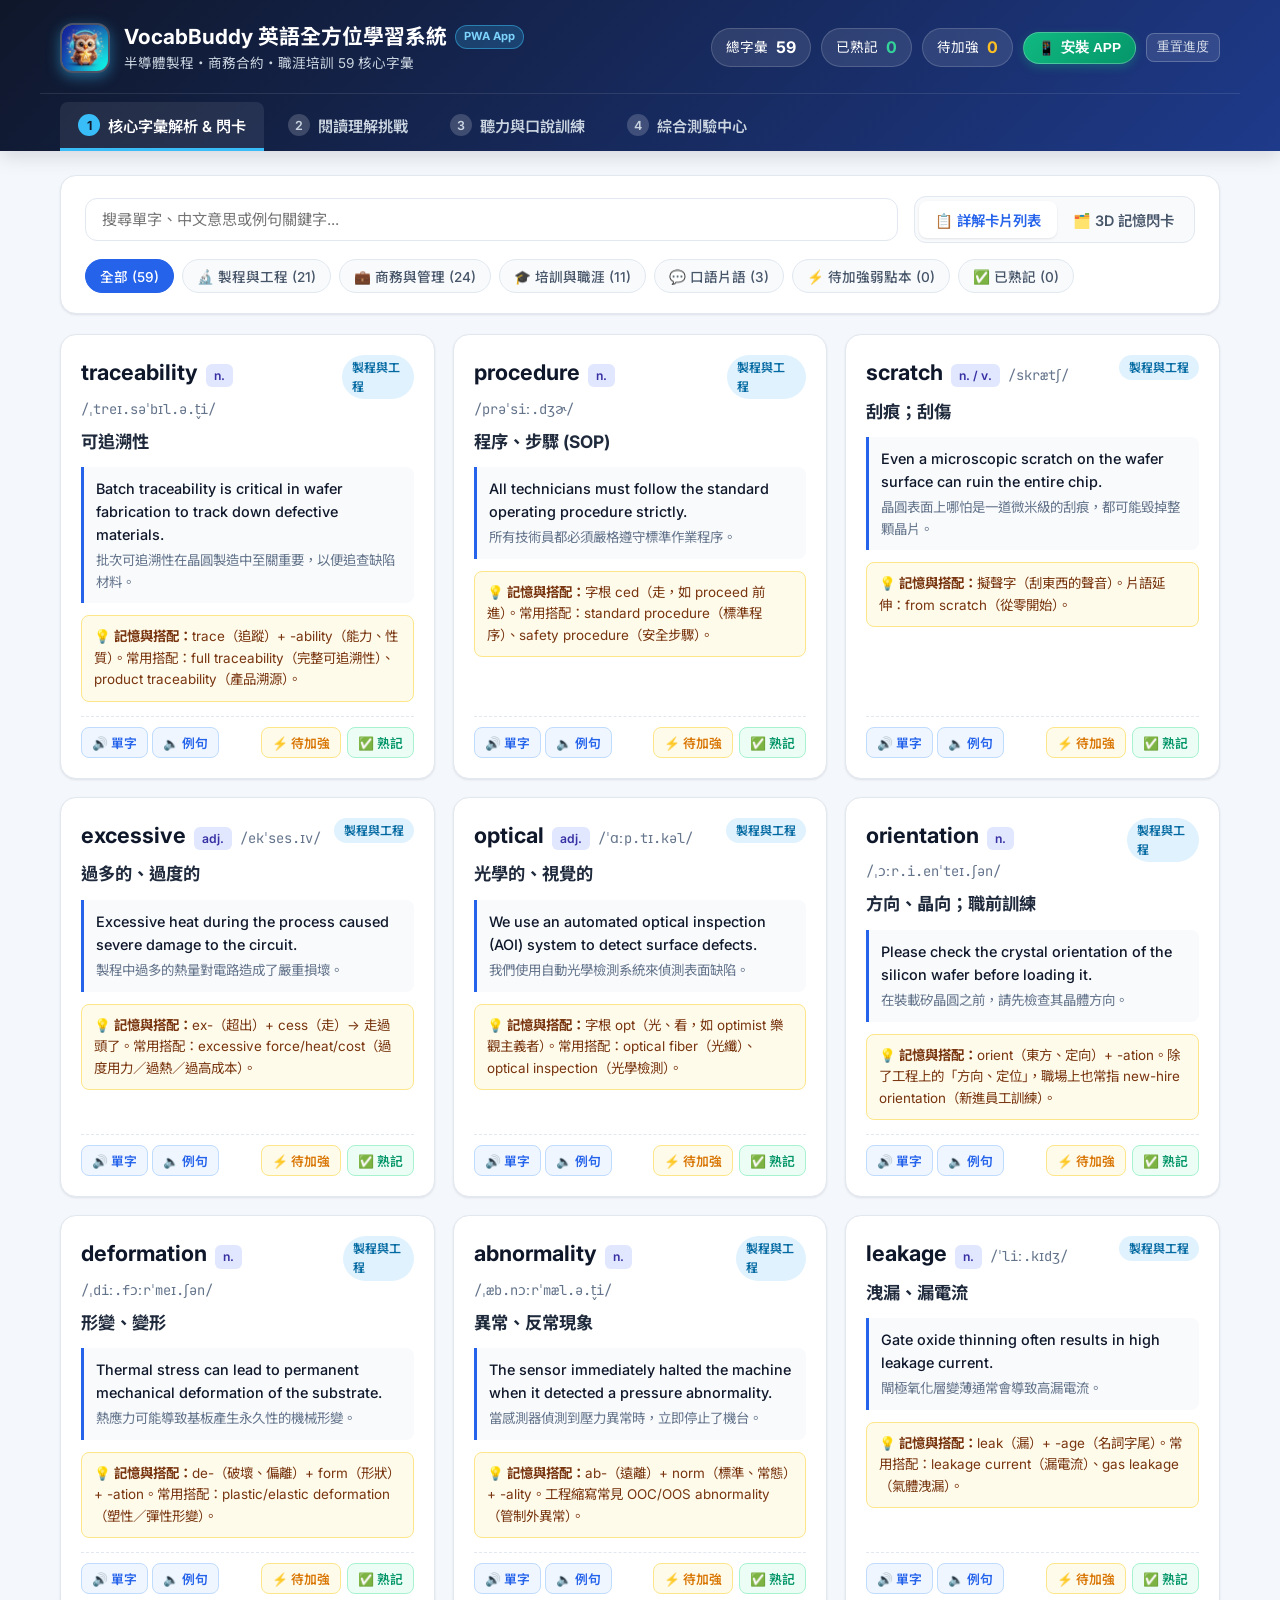
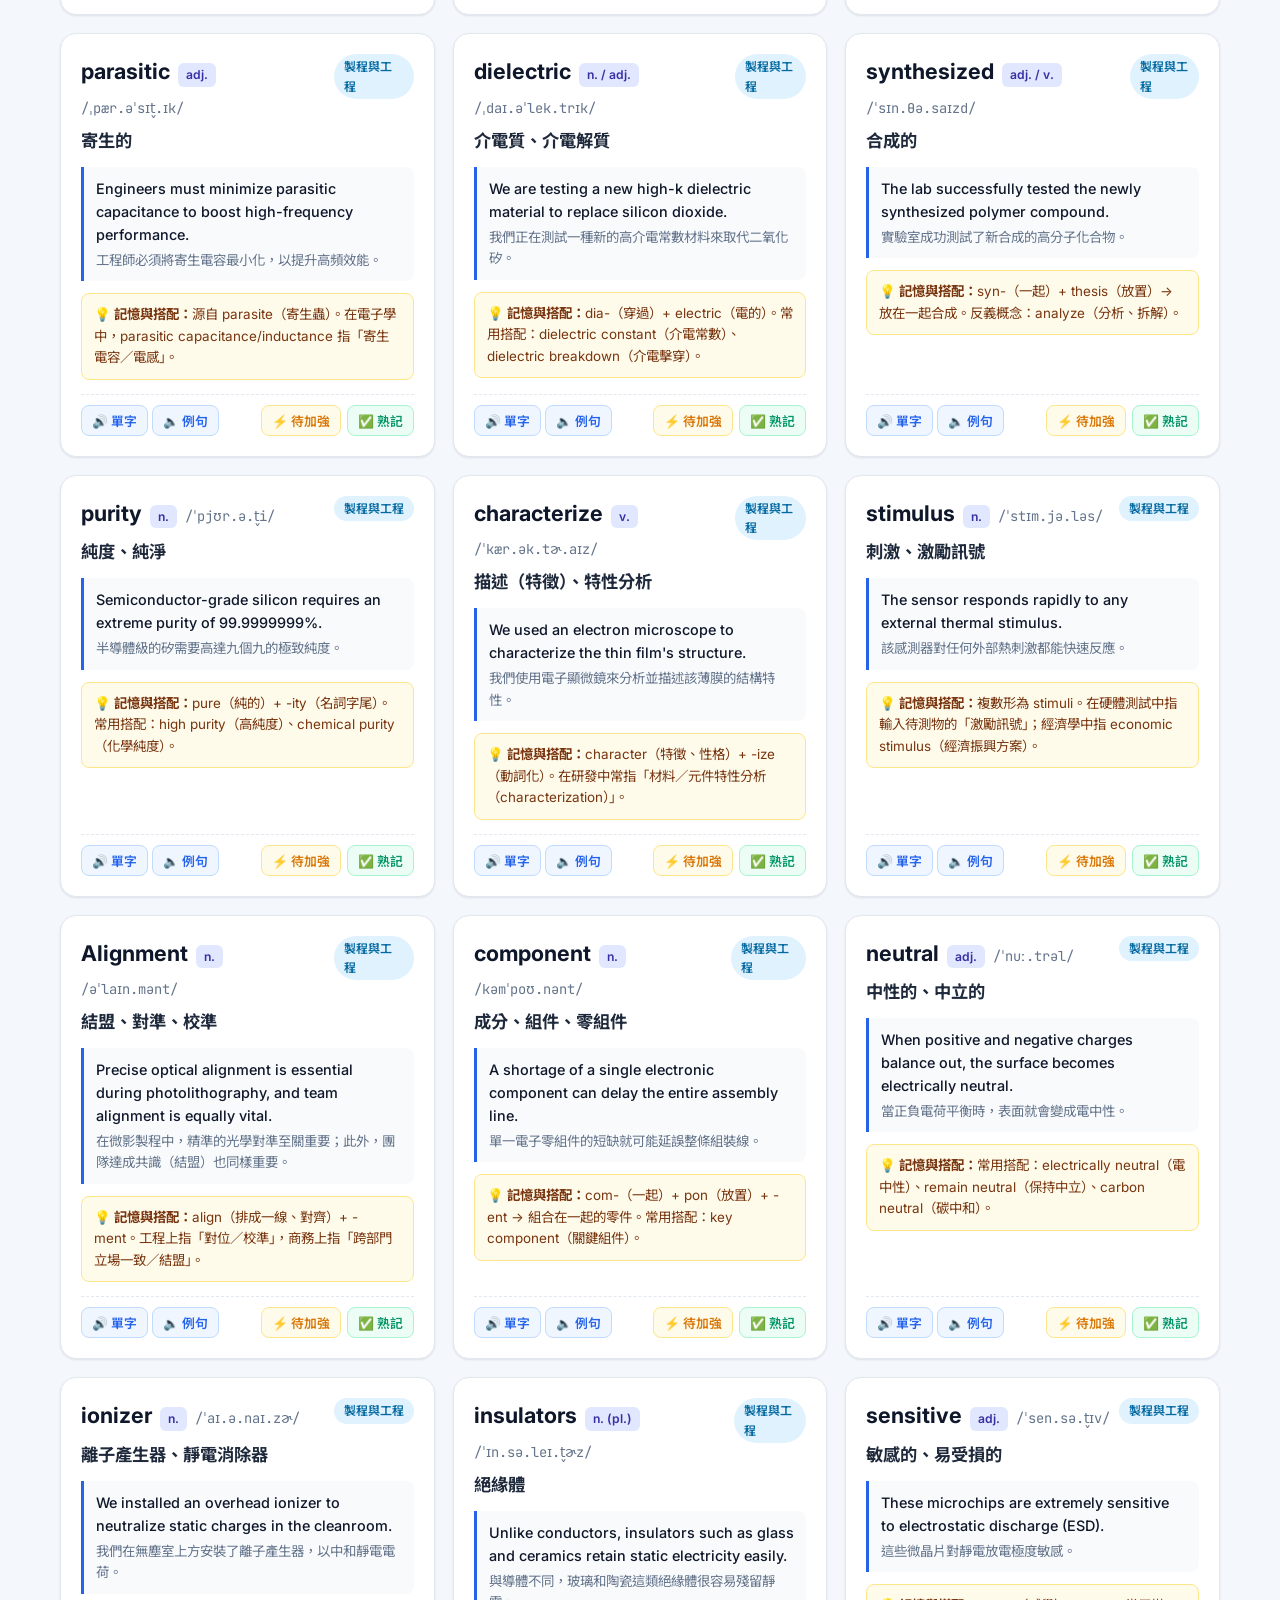
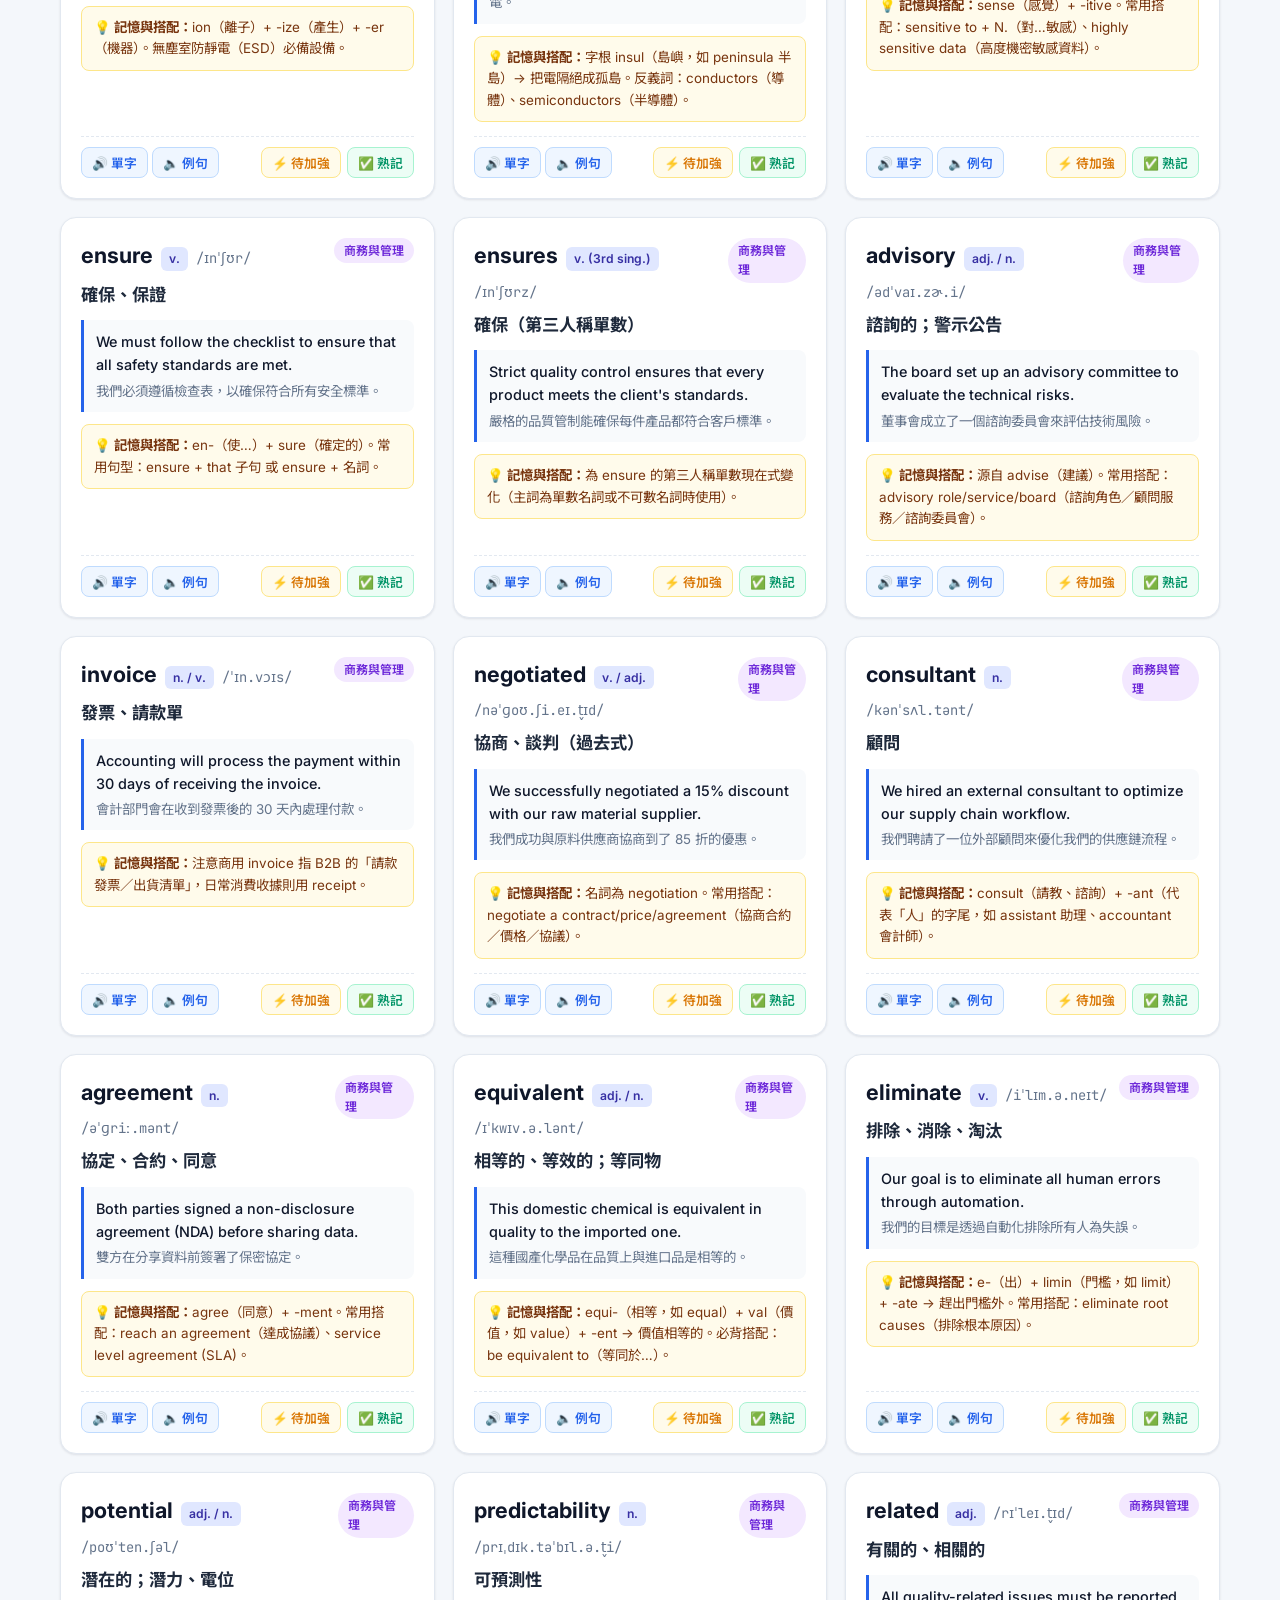
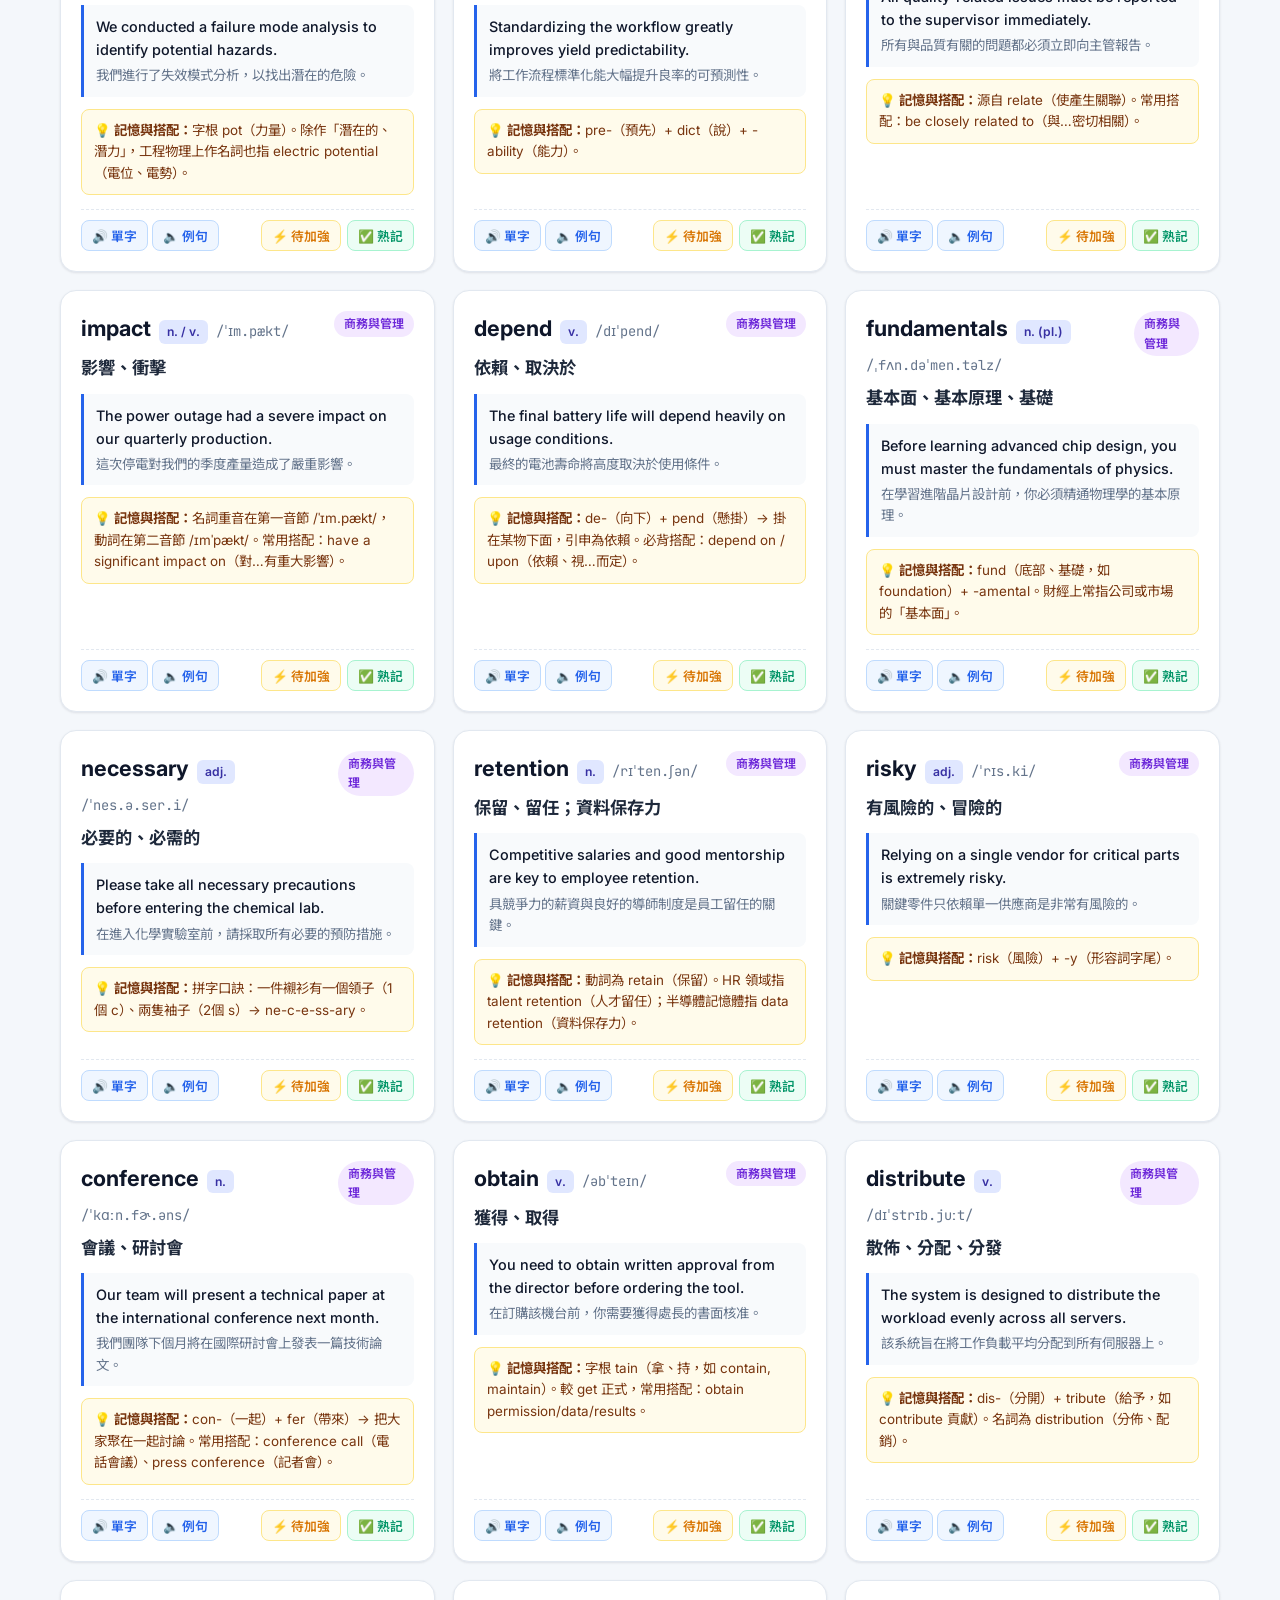
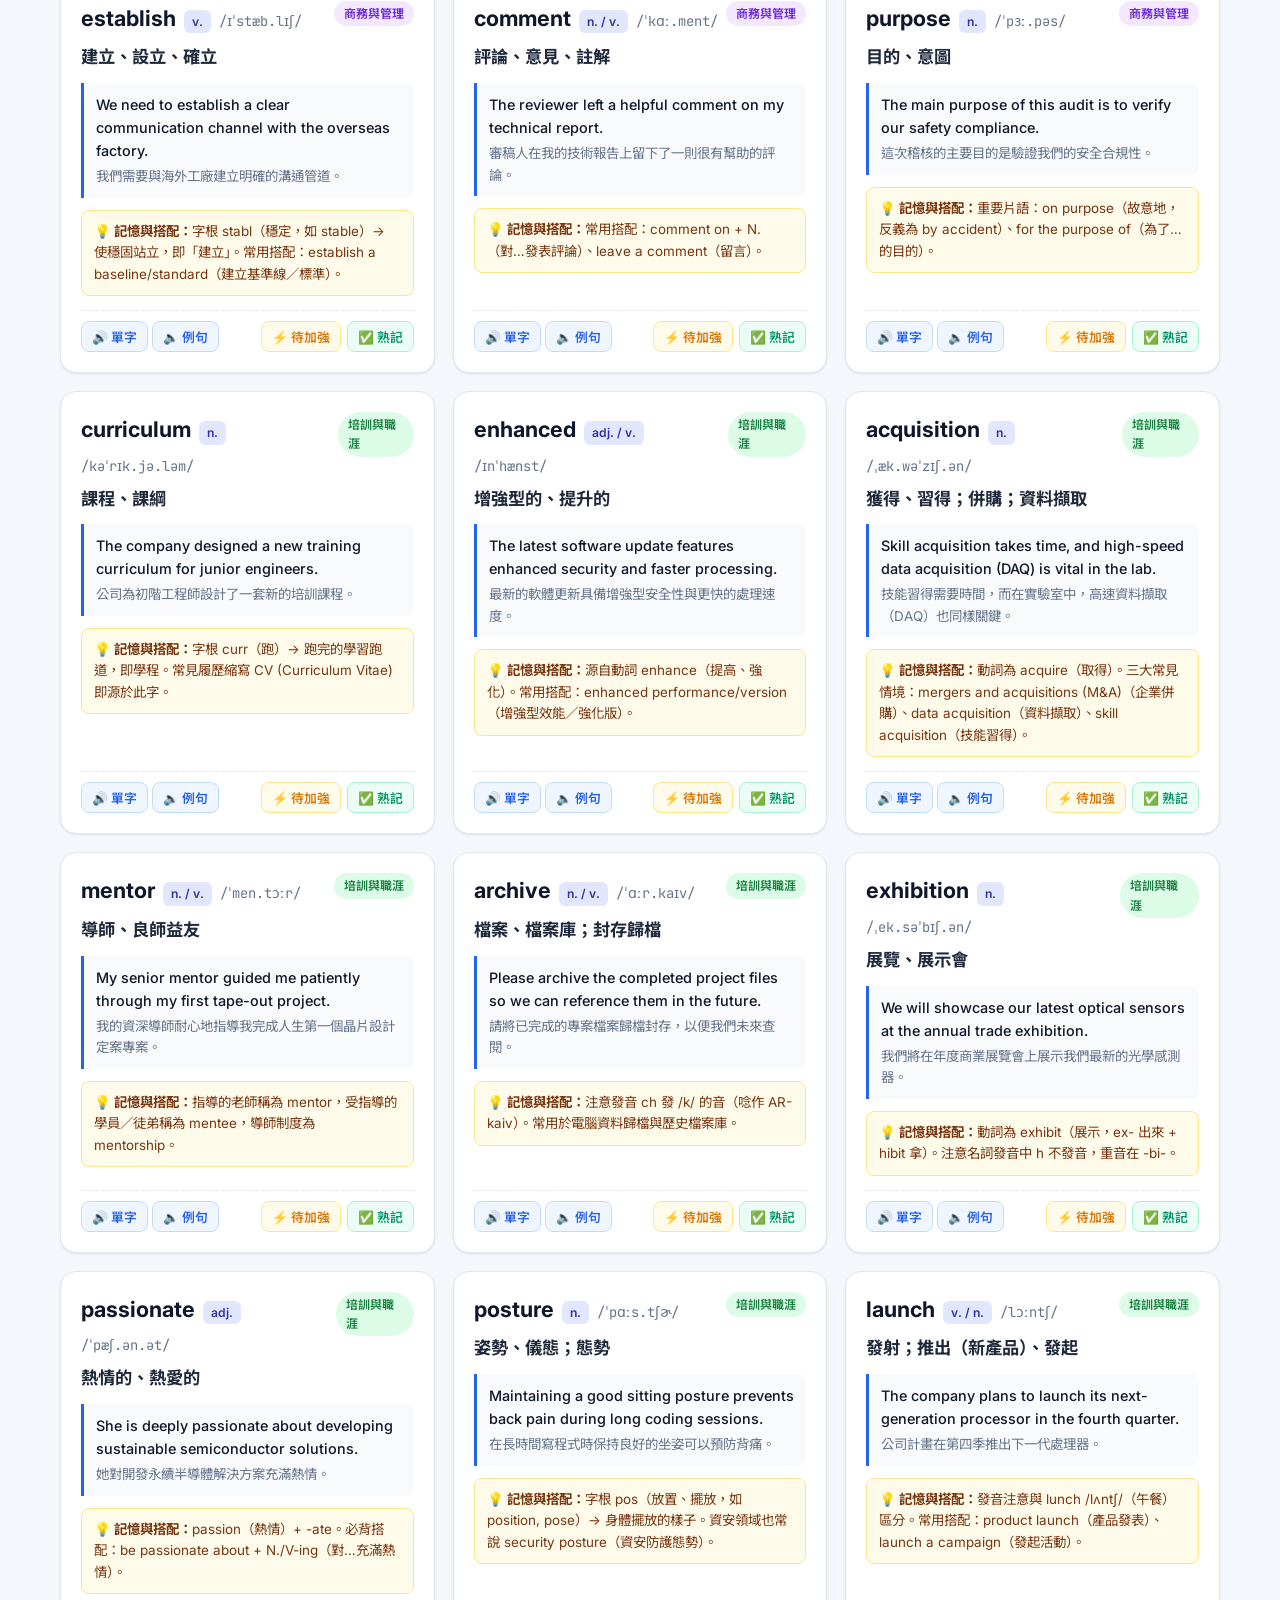
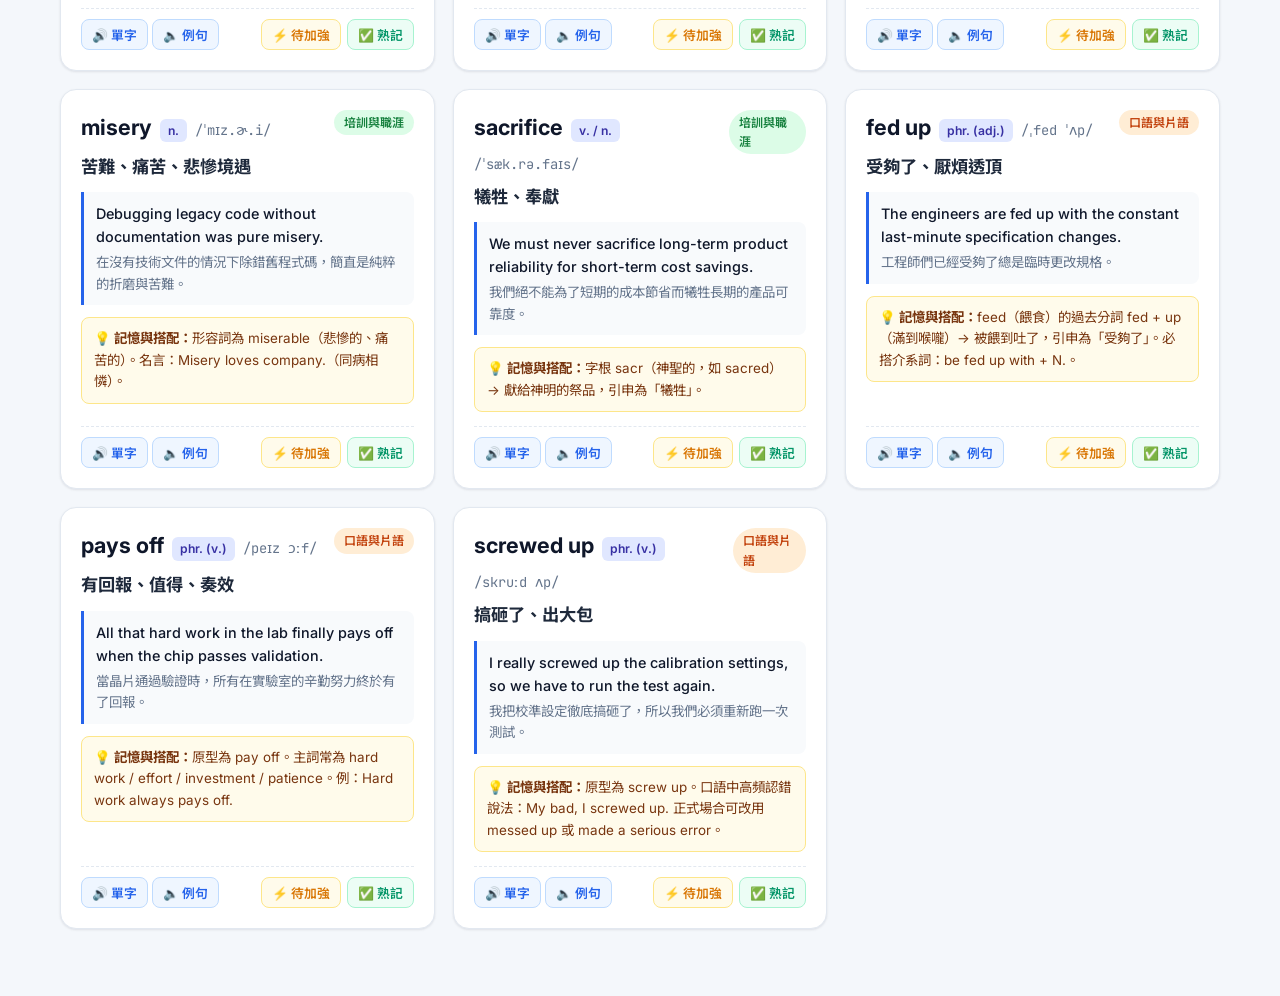
==== commit 040bd006: "Add cute 3D owl app icon and full PWA one-click install support" ====
--- a/index.html
+++ b/index.html
@@ -3,20 +3,63 @@
 <head>
   <meta charset="UTF-8" />
   <meta name="viewport" content="width=device-width, initial-scale=1.0" />
-  <title>英語全方位學習與測驗系統 | Tech & Business Vocabulary Suite</title>
+  <title>VocabBuddy — 英語全方位學習與測驗系統</title>
+  <meta name="description" content="專為工程、商務與職涯打造的互動式英語單字閃卡、閱讀理解、雙人聽力跟讀與弱點測驗系統。" />
+
+  <script>
+    // 確保 GitHub Pages 子目錄網址結尾有斜線，讓 manifest.json 與 sw.js 正確解析
+    if (location.pathname.endsWith('/vocabulary-review')) {
+      location.replace(location.pathname + '/' + location.search + location.hash);
+    }
+  </script>
+
+  <!-- PWA & Mobile Web App Meta -->
+  <link rel="manifest" href="manifest.json" />
+  <link rel="icon" type="image/png" sizes="64x64" href="icons/favicon-64.png" />
+  <link rel="apple-touch-icon" sizes="180x180" href="icons/apple-touch-icon.png" />
+  <meta name="theme-color" content="#1e3a8a" />
+  <meta name="apple-mobile-web-app-capable" content="yes" />
+  <meta name="apple-mobile-web-app-status-bar-style" content="black-translucent" />
+  <meta name="apple-mobile-web-app-title" content="VocabBuddy" />
+  <meta name="mobile-web-app-capable" content="yes" />
+
   <link rel="preconnect" href="https://fonts.googleapis.com">
   <link rel="preconnect" href="https://fonts.gstatic.com" crossorigin>
   <link href="https://fonts.googleapis.com/css2?family=Inter:wght@400;500;600;700&family=Noto+Sans+TC:wght@400;500;600;700&family=JetBrains+Mono:wght@400;500&display=swap" rel="stylesheet">
   <link rel="stylesheet" href="styles.css" />
 </head>
 <body>
+  <!-- LINE / FB 內建瀏覽器偵測提醒橫幅 -->
+  <div id="inapp-browser-banner" class="inapp-browser-banner" style="display: none;">
+    <div>⚠️ 偵測到您正在使用 <strong>LINE / 應用程式內建瀏覽器</strong>。受限於系統安全機制，無法直接安裝。請點擊右上角「<strong>⋮</strong>」或分享，選擇<strong>【在預設瀏覽器 / Chrome 中開啟】</strong>即可一鍵安裝為手機 App！</div>
+    <button class="banner-close-btn" type="button" onclick="document.getElementById('inapp-browser-banner').style.display='none'">✕</button>
+  </div>
+
+  <!-- PWA 一鍵安裝浮動橫幅 (Android / Pixel / 桌面 Chrome) -->
+  <div id="pwa-install-banner" class="pwa-install-banner" style="display: none;">
+    <div class="pwa-install-info">
+      <img src="icons/icon-192.png" alt="VocabBuddy Icon" width="42" height="42" class="pwa-banner-icon" />
+      <div>
+        <div class="pwa-banner-title">安裝 VocabBuddy 英語學習 App</div>
+        <div class="pwa-banner-desc">常駐手機與電腦桌面，支援離線全螢幕背單字與聽力跟讀！</div>
+      </div>
+    </div>
+    <div class="pwa-install-actions">
+      <button id="pwa-banner-install-btn" class="btn-install-glow" type="button">📲 立即安裝</button>
+      <button id="pwa-banner-dismiss-btn" class="btn-ghost-light btn-sm" type="button">稍後</button>
+    </div>
+  </div>
+
   <!-- 頂部導覽與學習進度列 -->
   <header class="top-header">
     <div class="container header-inner">
       <div class="brand">
-        <div class="brand-logo">EN</div>
+        <img src="icons/icon-192.png" alt="VocabBuddy App Icon" class="brand-app-icon" width="50" height="50" />
         <div>
-          <h1 class="brand-title">英語全方位學習與測驗系統</h1>
+          <div class="brand-title-row">
+            <h1 class="brand-title">VocabBuddy 英語全方位學習系統</h1>
+            <span class="pwa-ready-badge">PWA App</span>
+          </div>
           <p class="brand-subtitle">半導體製程・商務合約・職涯培訓 59 核心字彙</p>
         </div>
       </div>
@@ -34,7 +77,10 @@
           <span class="stat-label">待加強</span>
           <strong id="stat-weak">0</strong>
         </div>
-        <button id="btn-reset-progress" class="btn-ghost btn-sm" title="重置熟記與錯題紀錄">重置進度</button>
+        <button id="open-install-modal-btn" class="btn-install-header" title="安裝到手機或電腦桌面">
+          <span>📱</span> 安裝 APP
+        </button>
+        <button id="btn-reset-progress" class="btn-ghost-light btn-sm" title="重置熟記與錯題紀錄">重置進度</button>
       </div>
     </div>
 
@@ -292,8 +338,58 @@
     </div>
   </div>
 
+  <!-- 手機/電腦安裝 PWA App 教學與一鍵安裝 Modal -->
+  <div id="install-modal" class="modal-backdrop hidden" role="dialog" aria-modal="true" aria-labelledby="install-modal-title">
+    <div class="modal-card install-modal-card">
+      <button id="install-modal-close" class="modal-close-btn" aria-label="關閉">&times;</button>
+      <div class="install-modal-header">
+        <img src="icons/icon-192.png" alt="VocabBuddy Icon" width="60" height="60" class="install-modal-icon" />
+        <div>
+          <span class="section-badge">PWA Native App</span>
+          <h3 id="install-modal-title" class="card-title">📱 一鍵安裝 VocabBuddy 到主畫面</h3>
+          <p class="text-muted">免透過商店下載 APK，直接安裝成全螢幕獨立 App，支援離線隨時背單字！</p>
+        </div>
+      </div>
+
+      <!-- 直接觸發系統安裝按鈕 -->
+      <button id="modal-direct-install-btn" class="btn-direct-install" type="button">
+        📲 點此立即彈出系統安裝視窗 (Android / 桌面 Chrome / Edge)
+      </button>
+
+      <!-- QR Code 與網址區 -->
+      <div class="qr-share-box">
+        <img id="install-qr-img" alt="App QR Code" width="120" height="120" class="qr-code-img" />
+        <div class="qr-share-info">
+          <strong>📷 手機相機掃描 QR Code 立即開啟</strong>
+          <p class="text-muted">或複製線上版網址在手機 Safari / Chrome 開啟：</p>
+          <div class="url-copy-row">
+            <input type="text" id="install-url-input" readonly value="https://hunter072088.github.io/vocabulary-review/" />
+            <button id="btn-copy-url" class="btn-secondary btn-sm" type="button">複製網址</button>
+          </div>
+        </div>
+      </div>
+
+      <div class="os-guides-grid">
+        <div class="os-guide-box">
+          <strong>🤖 Android / Google Pixel (Chrome)</strong>
+          <ol>
+            <li>點擊上方綠色<strong>「📲 點此立即彈出系統安裝視窗」</strong>按鈕即可秒速安裝。</li>
+            <li>或點選 Chrome 右上角選單 <strong>「⋮」</strong> ➔ 選擇<strong>「安裝應用程式」</strong>或<strong>「加到主畫面」</strong>。</li>
+          </ol>
+        </div>
+        <div class="os-guide-box">
+          <strong>🍎 iPhone / iPad (iOS Safari)</strong>
+          <ol>
+            <li>使用 <strong>Safari 瀏覽器</strong>開啟本網頁。</li>
+            <li>點擊底部中間的<strong>「分享」圖示</strong>（方框向上箭頭）。</li>
+            <li>向下滑動點選<strong>「加入主畫面」</strong>，桌面即會出現可愛貓頭鷹圖示！</li>
+          </ol>
+        </div>
+      </div>
+    </div>
+  </div>
+
   <script src="data.js"></script>
   <script src="app.js"></script>
 </body>
 </html>
-
--- a/styles.css
+++ b/styles.css
@@ -72,18 +72,230 @@
   gap: 14px;
 }
 
-.brand-logo {
-  width: 46px;
-  height: 46px;
+.brand-app-icon {
+  width: 50px;
+  height: 50px;
+  border-radius: 13px;
+  box-shadow: 0 4px 14px rgba(56, 189, 248, 0.45);
+  border: 2px solid rgba(255, 255, 255, 0.25);
+  object-fit: cover;
+}
+
+.brand-title-row {
+  display: flex;
+  align-items: center;
+  gap: 8px;
+  flex-wrap: wrap;
+}
+
+.pwa-ready-badge {
+  font-size: 0.7rem;
+  font-weight: 700;
+  padding: 2px 8px;
+  border-radius: 999px;
+  background: rgba(56, 189, 248, 0.2);
+  border: 1px solid rgba(56, 189, 248, 0.5);
+  color: #7dd3fc;
+}
+
+/* PWA Banners & Install UI */
+.inapp-browser-banner {
+  background: #fef3c7;
+  color: #92400e;
+  padding: 10px 18px;
+  font-size: 0.86rem;
+  display: flex;
+  justify-content: space-between;
+  align-items: center;
+  gap: 12px;
+  border-bottom: 1px solid #fde68a;
+}
+
+.banner-close-btn {
+  background: transparent;
+  border: none;
+  font-size: 1.1rem;
+  color: #92400e;
+}
+
+.pwa-install-banner {
+  background: linear-gradient(90deg, #0f172a, #1e293b);
+  color: #fff;
+  padding: 10px 20px;
+  display: flex;
+  justify-content: space-between;
+  align-items: center;
+  gap: 14px;
+  flex-wrap: wrap;
+  border-bottom: 1px solid rgba(56, 189, 248, 0.3);
+}
+
+.pwa-install-info {
+  display: flex;
+  align-items: center;
+  gap: 12px;
+}
+
+.pwa-banner-icon {
+  border-radius: 10px;
+  box-shadow: 0 2px 8px rgba(0, 0, 0, 0.35);
+}
+
+.pwa-banner-title {
+  font-weight: 700;
+  font-size: 0.92rem;
+}
+
+.pwa-banner-desc {
+  font-size: 0.78rem;
+  color: #cbd5e1;
+}
+
+.pwa-install-actions {
+  display: flex;
+  align-items: center;
+  gap: 8px;
+}
+
+.btn-install-glow {
+  background: linear-gradient(135deg, #10b981, #059669);
+  color: #fff;
+  border: none;
+  padding: 7px 14px;
+  border-radius: 8px;
+  font-weight: 700;
+  font-size: 0.85rem;
+  box-shadow: 0 4px 12px rgba(16, 185, 129, 0.35);
+}
+
+.btn-install-header {
+  background: linear-gradient(135deg, #10b981, #059669);
+  color: #fff;
+  border: 1px solid rgba(255, 255, 255, 0.25);
+  padding: 6px 14px;
+  border-radius: 999px;
+  font-weight: 700;
+  font-size: 0.85rem;
+  display: inline-flex;
+  align-items: center;
+  gap: 6px;
+  box-shadow: 0 3px 10px rgba(16, 185, 129, 0.3);
+  transition: transform 0.15s ease;
+}
+
+.btn-install-header:hover {
+  transform: translateY(-1px);
+}
+
+.btn-ghost-light {
+  background: rgba(255, 255, 255, 0.1);
+  color: #e2e8f0;
+  border: 1px solid rgba(255, 255, 255, 0.22);
+  border-radius: 8px;
+}
+
+.btn-ghost-light:hover {
+  background: rgba(255, 255, 255, 0.2);
+}
+
+.install-modal-card {
+  max-width: 580px;
+}
+
+.install-modal-header {
+  display: flex;
+  align-items: center;
+  gap: 14px;
+  margin-bottom: 16px;
+}
+
+.install-modal-icon {
+  border-radius: 14px;
+  box-shadow: var(--shadow-md);
+}
+
+.btn-direct-install {
+  width: 100%;
+  background: linear-gradient(135deg, #10b981, #059669);
+  color: #fff;
+  border: none;
+  padding: 13px 18px;
+  border-radius: 10px;
+  font-weight: 700;
+  font-size: 0.96rem;
+  margin-bottom: 16px;
+  box-shadow: 0 6px 16px rgba(16, 185, 129, 0.28);
+}
+
+.qr-share-box {
+  display: flex;
+  align-items: center;
+  gap: 16px;
+  background: var(--surface-soft);
+  border: 1px solid var(--border);
+  padding: 14px;
   border-radius: 12px;
-  background: linear-gradient(135deg, #3b82f6, #06b6d4);
-  display: flex;
-  align-items: center;
-  justify-content: center;
-  font-weight: 800;
-  font-size: 1.2rem;
-  letter-spacing: 0.5px;
-  box-shadow: 0 4px 12px rgba(59, 130, 246, 0.4);
+  margin-bottom: 16px;
+}
+
+.qr-code-img {
+  border-radius: 8px;
+  background: #fff;
+  padding: 6px;
+  border: 1px solid var(--border);
+}
+
+.qr-share-info {
+  flex: 1;
+}
+
+.url-copy-row {
+  display: flex;
+  gap: 6px;
+  margin-top: 8px;
+}
+
+.url-copy-row input {
+  flex: 1;
+  padding: 6px 10px;
+  border: 1px solid var(--border);
+  border-radius: 6px;
+  font-size: 0.82rem;
+  color: var(--text-secondary);
+  background: #fff;
+}
+
+.os-guides-grid {
+  display: grid;
+  grid-template-columns: 1fr 1fr;
+  gap: 12px;
+}
+
+@media (max-width: 640px) {
+  .os-guides-grid {
+    grid-template-columns: 1fr;
+  }
+  .qr-share-box {
+    flex-direction: column;
+    text-align: center;
+  }
+}
+
+.os-guide-box {
+  background: var(--surface-soft);
+  border: 1px solid var(--border);
+  padding: 12px 14px;
+  border-radius: 10px;
+  font-size: 0.84rem;
+}
+
+.os-guide-box ol {
+  padding-left: 18px;
+  margin-top: 6px;
+}
+
+.os-guide-box li {
+  margin-bottom: 4px;
 }
 
 .brand-title {
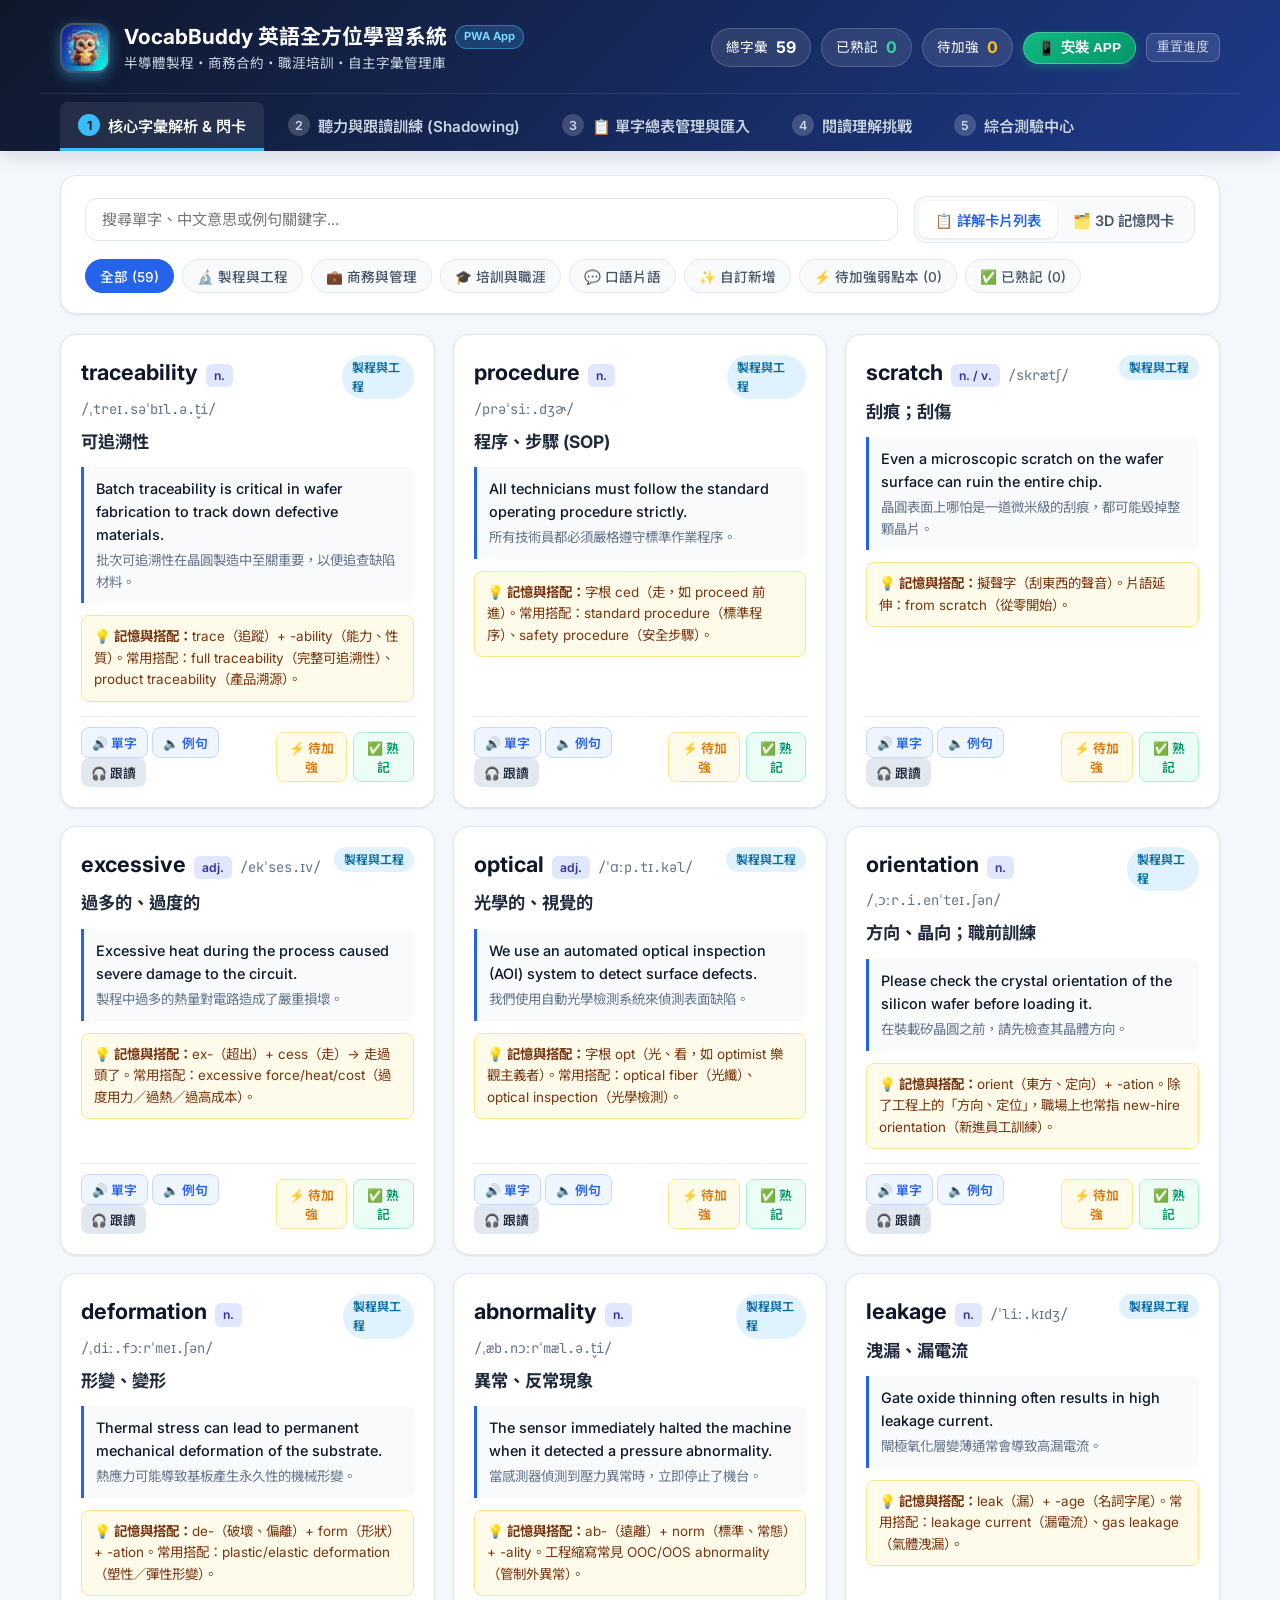
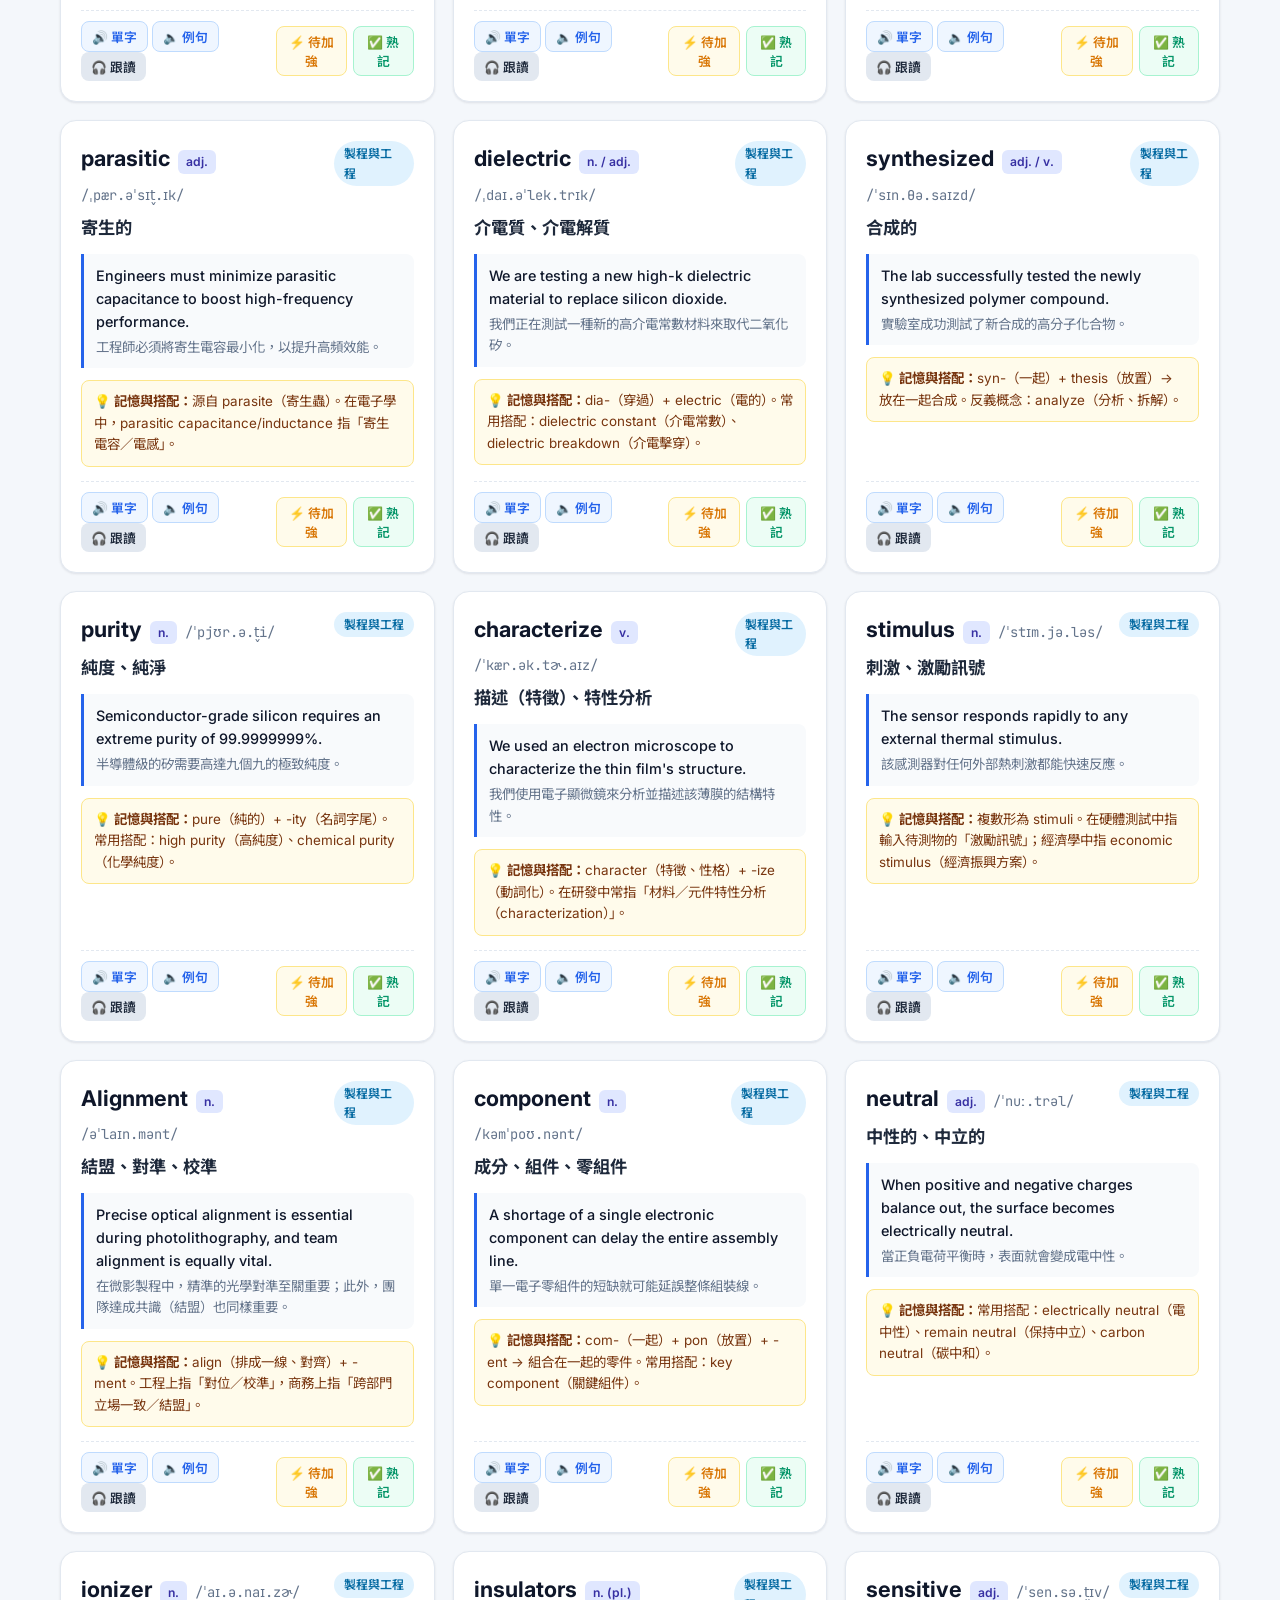
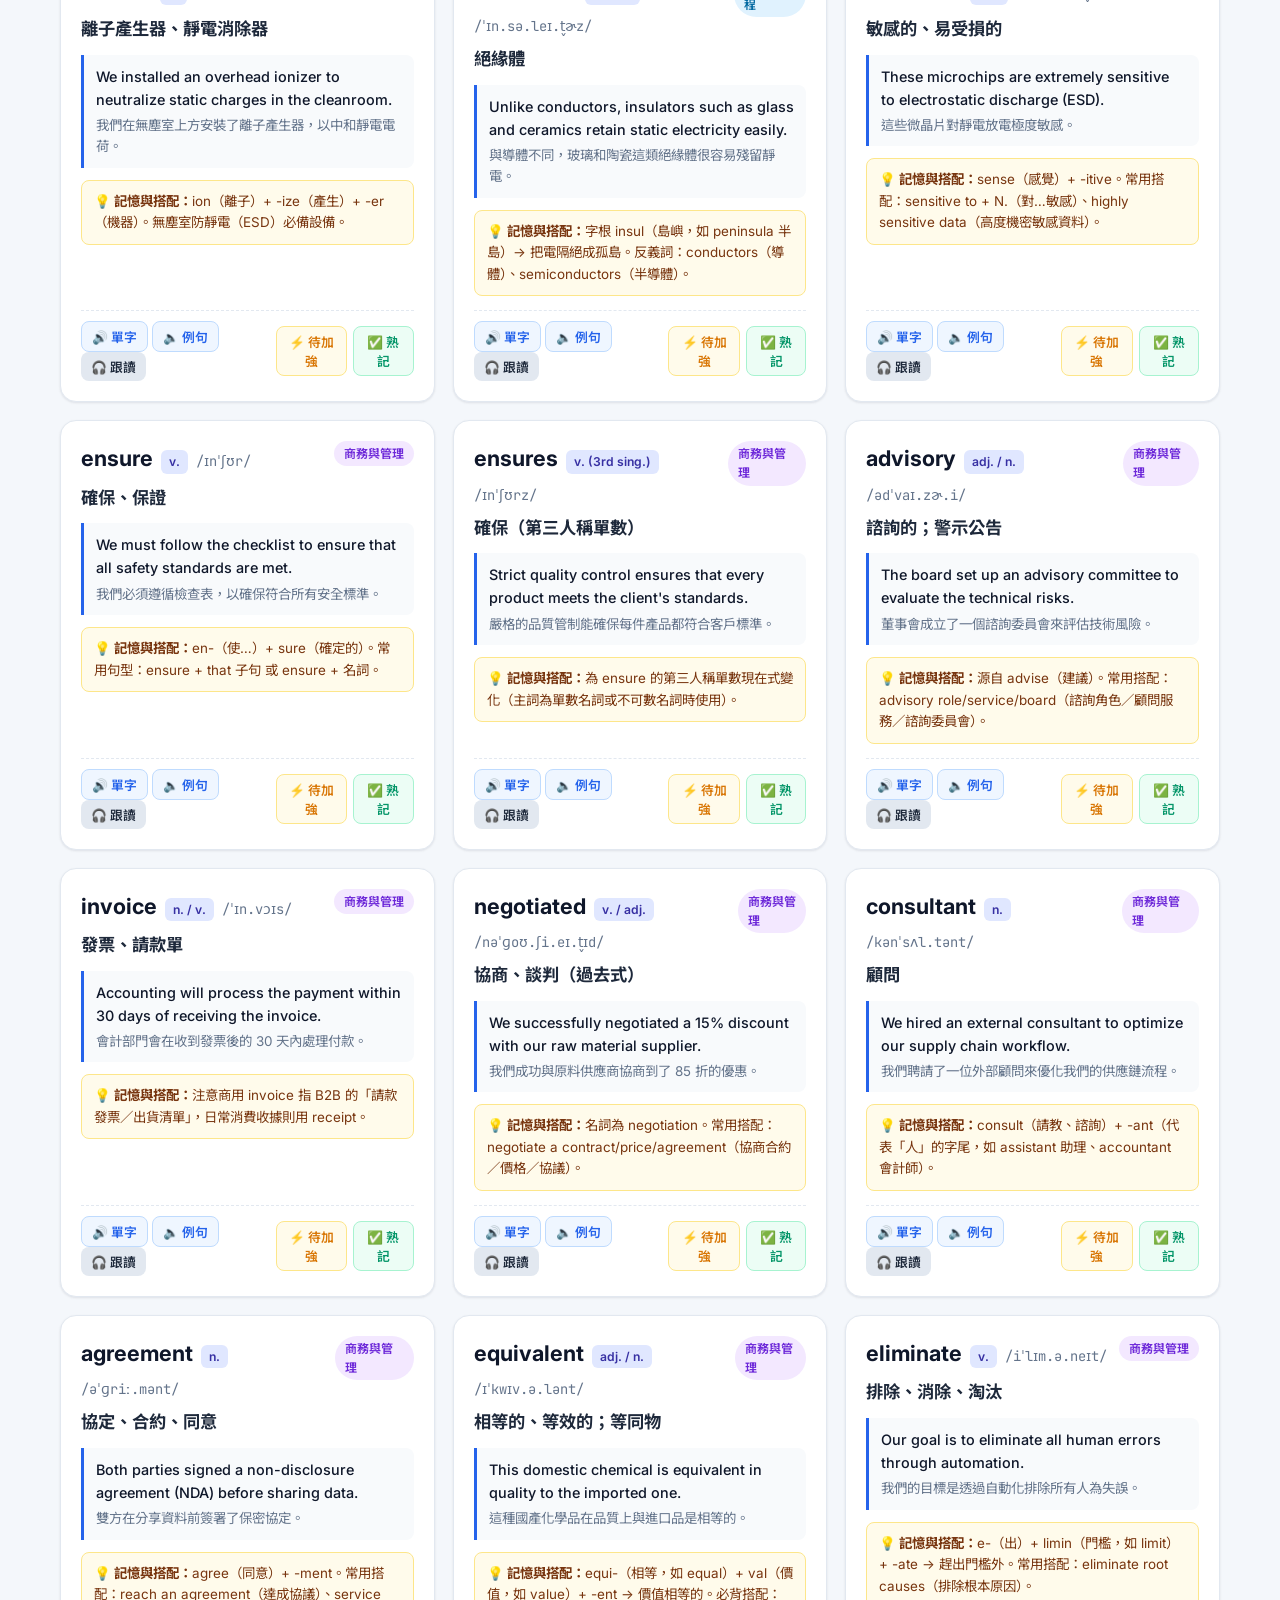
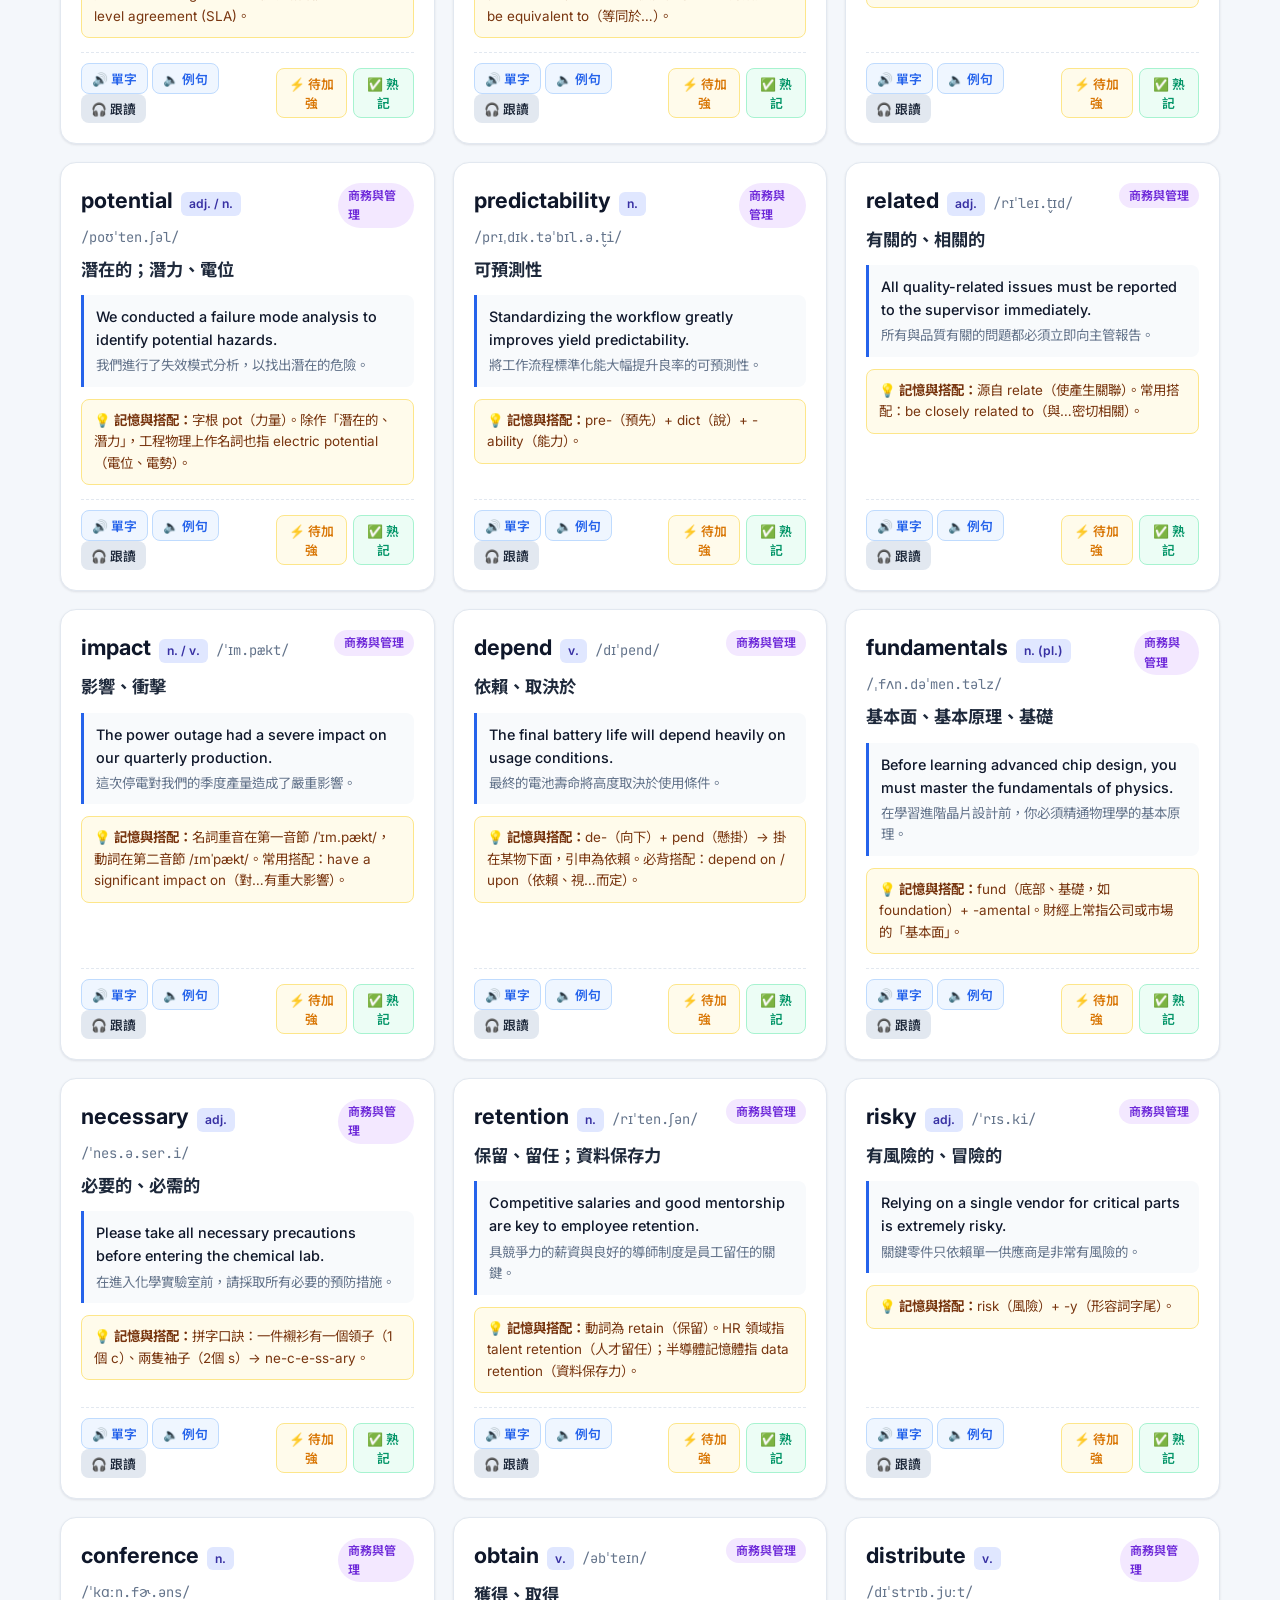
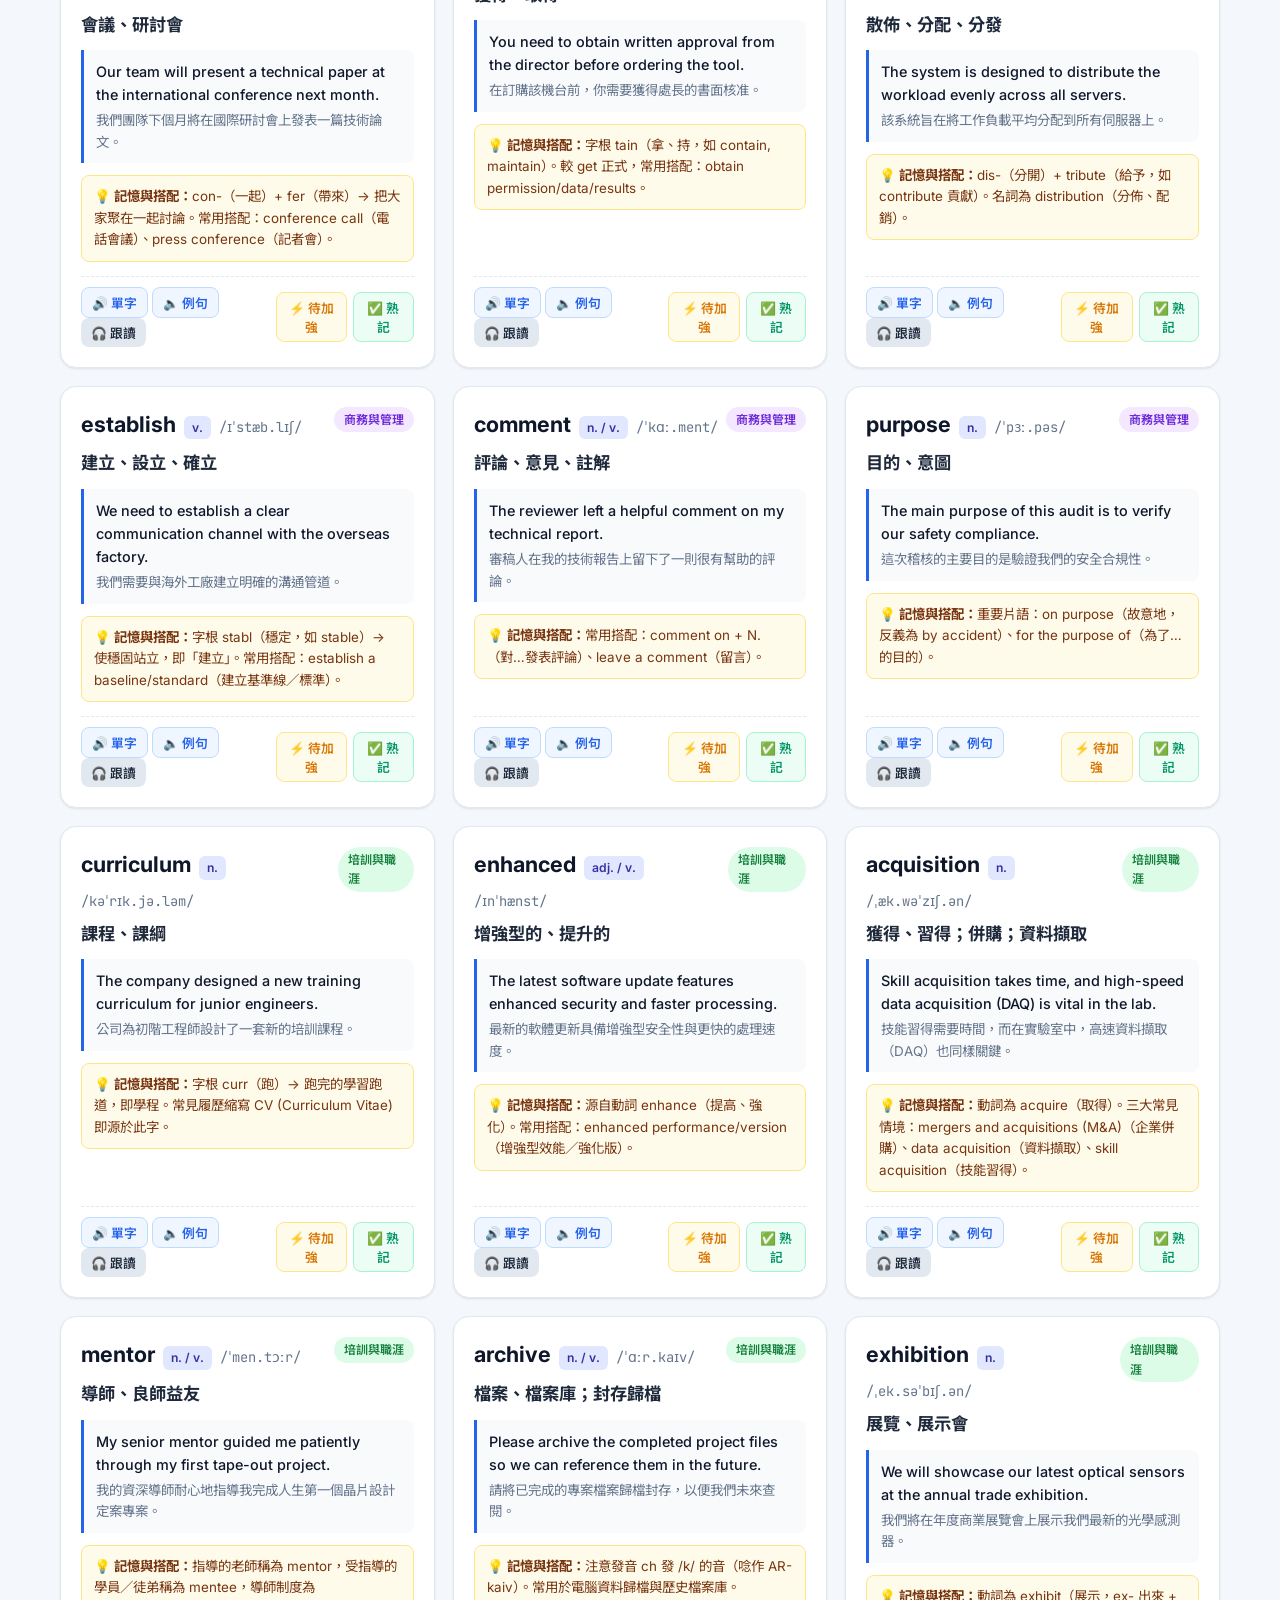
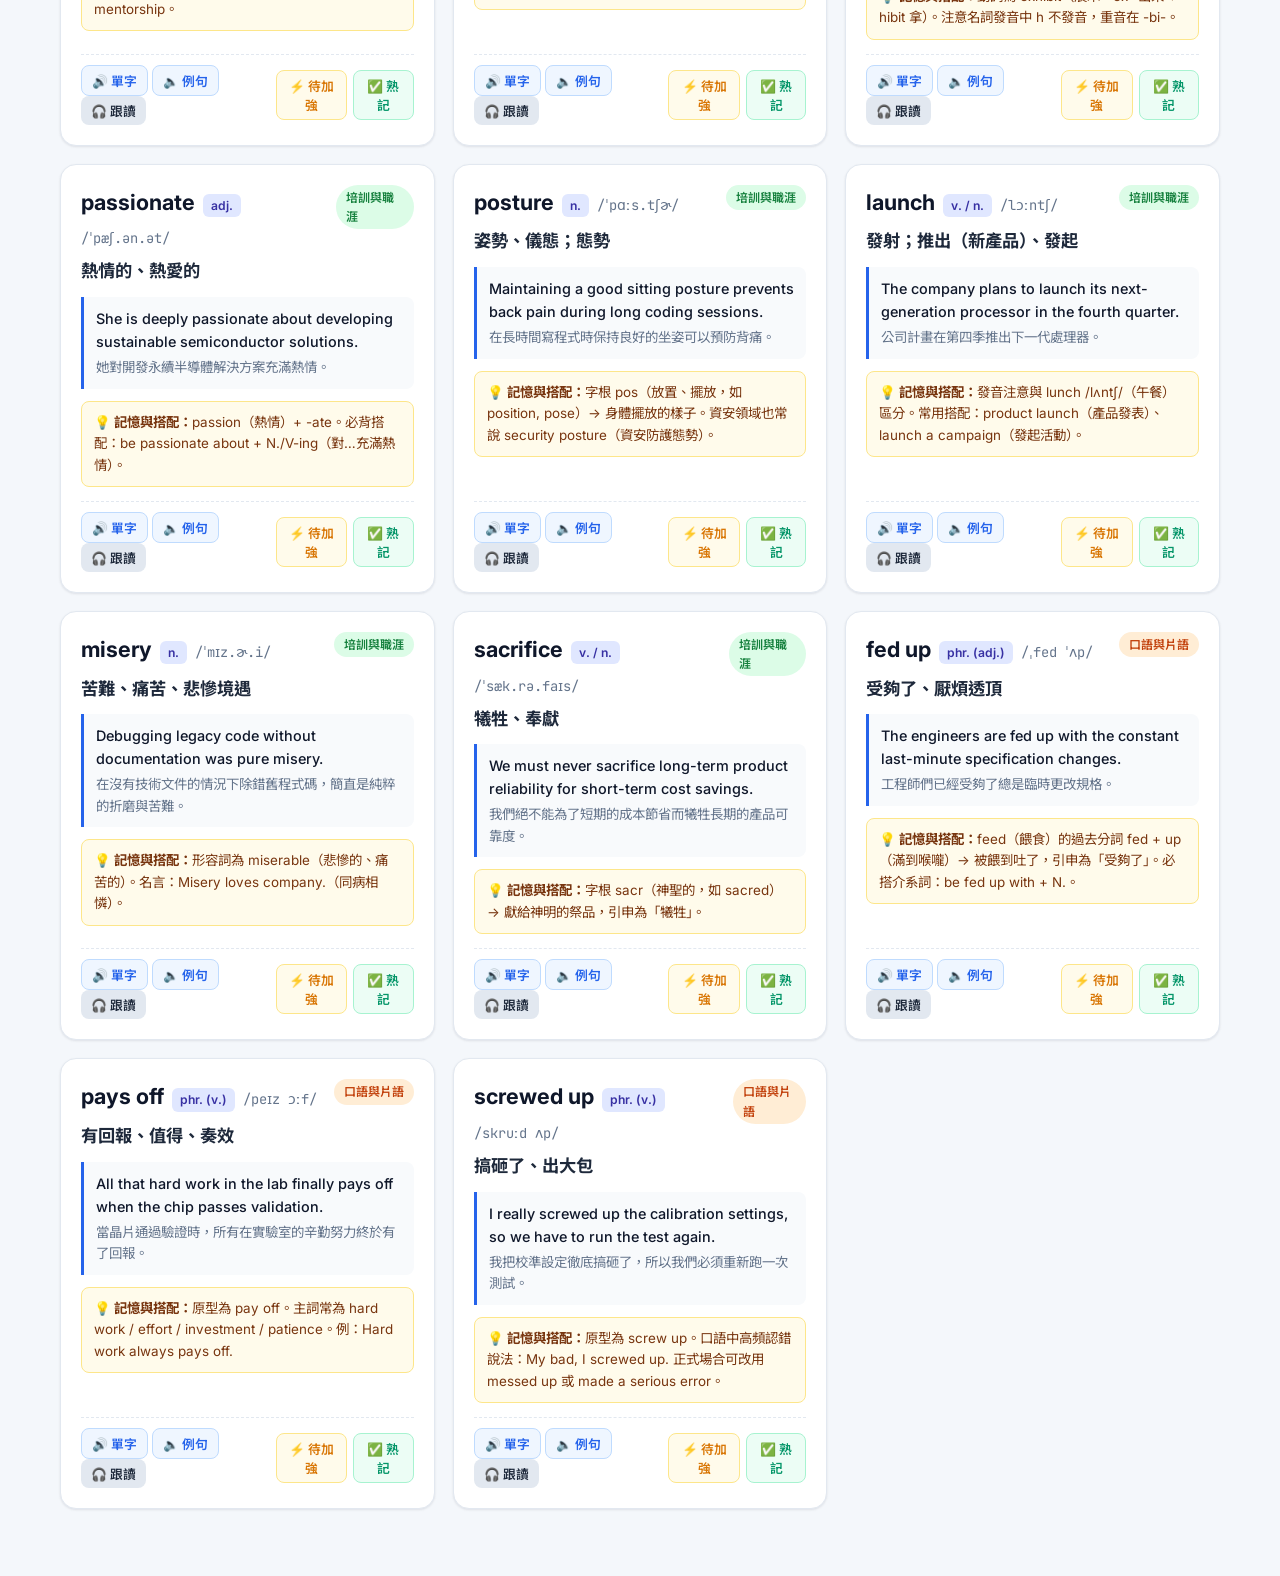
==== commit bbb93003: "Add standalone word shadowing loop player and dynamic vocab table management with batch import" ====
--- a/index.html
+++ b/index.html
@@ -4,7 +4,7 @@
   <meta charset="UTF-8" />
   <meta name="viewport" content="width=device-width, initial-scale=1.0" />
   <title>VocabBuddy — 英語全方位學習與測驗系統</title>
-  <meta name="description" content="專為工程、商務與職涯打造的互動式英語單字閃卡、閱讀理解、雙人聽力跟讀與弱點測驗系統。" />
+  <meta name="description" content="專為工程、商務與職涯打造的互動式英語單字閃卡、閱讀理解、雙人聽力跟讀、單字總表管理與弱點測驗系統。" />
 
   <script>
     // 確保 GitHub Pages 子目錄網址結尾有斜線，讓 manifest.json 與 sw.js 正確解析
@@ -26,7 +26,7 @@
   <link rel="preconnect" href="https://fonts.googleapis.com">
   <link rel="preconnect" href="https://fonts.gstatic.com" crossorigin>
   <link href="https://fonts.googleapis.com/css2?family=Inter:wght@400;500;600;700&family=Noto+Sans+TC:wght@400;500;600;700&family=JetBrains+Mono:wght@400;500&display=swap" rel="stylesheet">
-  <link rel="stylesheet" href="styles.css" />
+  <link rel="stylesheet" href="styles.css?v=2.5" />
 </head>
 <body>
   <!-- LINE / FB 內建瀏覽器偵測提醒橫幅 -->
@@ -45,8 +45,8 @@
       </div>
     </div>
     <div class="pwa-install-actions">
-      <button id="pwa-banner-install-btn" class="btn-install-glow" type="button">📲 立即安裝</button>
-      <button id="pwa-banner-dismiss-btn" class="btn-ghost-light btn-sm" type="button">稍後</button>
+      <button id="pwa-banner-install-btn" class="btn-install-glow" type="button" onclick="window.triggerPWAInstall()">📲 立即安裝</button>
+      <button id="pwa-banner-dismiss-btn" class="btn-ghost-light btn-sm" type="button" onclick="document.getElementById('pwa-install-banner').style.display='none';sessionStorage.setItem('vocab_pwa_dismissed','1');">稍後</button>
     </div>
   </div>
 
@@ -60,7 +60,7 @@
             <h1 class="brand-title">VocabBuddy 英語全方位學習系統</h1>
             <span class="pwa-ready-badge">PWA App</span>
           </div>
-          <p class="brand-subtitle">半導體製程・商務合約・職涯培訓 59 核心字彙</p>
+          <p class="brand-subtitle">半導體製程・商務合約・職涯培訓・自主字彙管理庫</p>
         </div>
       </div>
 
@@ -77,27 +77,30 @@
           <span class="stat-label">待加強</span>
           <strong id="stat-weak">0</strong>
         </div>
-        <button id="open-install-modal-btn" class="btn-install-header" title="安裝到手機或電腦桌面">
+        <button id="open-install-modal-btn" class="btn-install-header" type="button" onclick="window.handleHeaderInstallClick()" title="安裝到手機或電腦桌面">
           <span>📱</span> 安裝 APP
         </button>
-        <button id="btn-reset-progress" class="btn-ghost-light btn-sm" title="重置熟記與錯題紀錄">重置進度</button>
-      </div>
-    </div>
-
-    <!-- 四大模組切換 Tabs -->
+        <button id="btn-reset-progress" class="btn-ghost-light btn-sm" type="button" title="重置熟記與錯題紀錄">重置進度</button>
+      </div>
+    </div>
+
+    <!-- 五大模組切換 Tabs -->
     <div class="container nav-tabs-wrapper">
       <nav class="nav-tabs" role="tablist">
         <button class="nav-tab active" data-tab="vocab" role="tab">
           <span class="tab-num">1</span> 核心字彙解析 & 閃卡
         </button>
+        <button class="nav-tab" data-tab="listening" role="tab">
+          <span class="tab-num">2</span> 聽力與跟讀訓練 (Shadowing)
+        </button>
+        <button class="nav-tab" data-tab="table" role="tab">
+          <span class="tab-num">3</span> 📋 單字總表管理與匯入
+        </button>
         <button class="nav-tab" data-tab="reading" role="tab">
-          <span class="tab-num">2</span> 閱讀理解挑戰
-        </button>
-        <button class="nav-tab" data-tab="listening" role="tab">
-          <span class="tab-num">3</span> 聽力與口說訓練
+          <span class="tab-num">4</span> 閱讀理解挑戰
         </button>
         <button class="nav-tab" data-tab="quiz" role="tab">
-          <span class="tab-num">4</span> 綜合測驗中心
+          <span class="tab-num">5</span> 綜合測驗中心
         </button>
       </nav>
     </div>
@@ -119,11 +122,12 @@
 
         <div class="filter-bar">
           <div class="filter-group" id="category-filters">
-            <button class="chip active" data-cat="all">全部 (59)</button>
-            <button class="chip" data-cat="engineering">🔬 製程與工程 (21)</button>
-            <button class="chip" data-cat="business">💼 商務與管理 (24)</button>
-            <button class="chip" data-cat="career">🎓 培訓與職涯 (11)</button>
-            <button class="chip" data-cat="idiom">💬 口語片語 (3)</button>
+            <button class="chip active" data-cat="all">全部 (<span id="cat-count-all">59</span>)</button>
+            <button class="chip" data-cat="engineering">🔬 製程與工程</button>
+            <button class="chip" data-cat="business">💼 商務與管理</button>
+            <button class="chip" data-cat="career">🎓 培訓與職涯</button>
+            <button class="chip" data-cat="idiom">💬 口語片語</button>
+            <button class="chip" data-cat="custom">✨ 自訂新增</button>
             <button class="chip chip-weak" data-cat="weak">⚡ 待加強弱點本 (<span id="weak-count-chip">0</span>)</button>
             <button class="chip chip-mastered" data-cat="mastered">✅ 已熟記 (<span id="mastered-count-chip">0</span>)</button>
           </div>
@@ -176,7 +180,243 @@
       </div>
     </section>
 
-    <!-- ==================== 模組 2：閱讀理解挑戰 ==================== -->
+    <!-- ==================== 模組 2：聽力與跟讀訓練 (Shadowing & Loop) ==================== -->
+    <section id="tab-listening" class="tab-panel">
+      <!-- 需求 1：單字/片語專屬循環跟讀播放器 (Word/Phrase Shadowing Station) -->
+      <div class="card word-shadow-card">
+        <div class="card-header-flex">
+          <div>
+            <span class="section-badge">Feature 1: Word & Phrase Shadowing</span>
+            <h2 class="card-title">🎧 單獨選取單字／片語：反覆連續播放與跟讀</h2>
+            <p class="text-muted">可直接挑選指定單字或片語，自訂循環次數、跟讀停頓時間與語速，建立自然肌肉記憶！</p>
+          </div>
+        </div>
+
+        <div class="shadow-player-layout">
+          <!-- 左側單字選取與播放控制器 -->
+          <div class="shadow-player-left">
+            <div class="player-select-row">
+              <label for="shadow-word-select"><strong>📌 選擇練習目標：</strong></label>
+              <select id="shadow-word-select" class="select-control shadow-word-dropdown"></select>
+            </div>
+
+            <!-- 當前選定單字大卡片 -->
+            <div class="shadow-target-display" id="shadow-target-box">
+              <div class="shadow-badge-row">
+                <span id="shadow-pos" class="pos-tag">n.</span>
+                <span id="shadow-cat" class="badge">製程與工程</span>
+                <span id="shadow-status-tag" class="status-indicator"></span>
+              </div>
+              <div class="shadow-big-word-row">
+                <h3 id="shadow-word" class="shadow-big-word">traceability</h3>
+                <span id="shadow-phonetic" class="shadow-phonetic">/ˌtreɪ.səˈbɪl.ə.t̬i/</span>
+              </div>
+              <div id="shadow-zh" class="shadow-zh">可追溯性</div>
+
+              <!-- 例句區 -->
+              <div class="shadow-example-box">
+                <div class="shadow-ex-header">
+                  <span class="ex-label">例句跟讀：</span>
+                  <button id="shadow-speak-ex-btn" class="btn-audio btn-sm" type="button">🔈 單聽例句</button>
+                </div>
+                <p id="shadow-ex-en" class="shadow-ex-en">Batch traceability is critical in wafer fabrication to track down defective materials.</p>
+                <p id="shadow-ex-zh" class="shadow-ex-zh">批次可追溯性在晶圓製造中至關重要，以便追查缺陷材料。</p>
+              </div>
+
+              <!-- 播放進度與狀態指示燈 -->
+              <div class="shadow-loop-status" id="shadow-loop-status">
+                <span class="status-dot"></span>
+                <span id="shadow-status-text">待機中，隨時可開始練習</span>
+              </div>
+            </div>
+          </div>
+
+          <!-- 右側參數控制面板 -->
+          <div class="shadow-player-right">
+            <h4 class="settings-title">⚙️ 跟讀與循環播放設定</h4>
+            <div class="setting-item">
+              <label for="shadow-play-target">🔊 播放內容模式：</label>
+              <select id="shadow-play-target" class="select-control">
+                <option value="word" selected>只重複朗讀單字 / 片語</option>
+                <option value="both">單字 ＋ 情境例句 一起讀</option>
+                <option value="example">只重複朗讀情境例句</option>
+              </select>
+            </div>
+
+            <div class="setting-item">
+              <label for="shadow-repeat-count">🔁 重複播放次數：</label>
+              <select id="shadow-repeat-count" class="select-control">
+                <option value="3">連續 3 次 (基礎適應)</option>
+                <option value="5" selected>連續 5 次 (黃金記憶推薦)</option>
+                <option value="10">連續 10 次 (強化直覺)</option>
+                <option value="999">無限循環播放 (直到手動停止)</option>
+              </select>
+            </div>
+
+            <div class="setting-item">
+              <label for="shadow-interval">⏳ 每次播放間停頓（供開口跟讀）：</label>
+              <select id="shadow-interval" class="select-control">
+                <option value="1.0">1.0 秒 (緊湊跟讀)</option>
+                <option value="1.8" selected>1.8 秒 (標準跟讀練習)</option>
+                <option value="2.5">2.5 秒 (充裕複述時間)</option>
+                <option value="3.5">3.5 秒 (完整長句複述)</option>
+              </select>
+            </div>
+
+            <div class="setting-item">
+              <label for="shadow-rate">⚡ 語速控制：</label>
+              <select id="shadow-rate" class="select-control">
+                <option value="0.75">0.75x (慢速磨耳朵)</option>
+                <option value="0.9">0.90x (微慢清晰)</option>
+                <option value="1.0" selected>1.0x (標準美語語速)</option>
+                <option value="1.15">1.15x (流暢挑戰)</option>
+              </select>
+            </div>
+
+            <!-- 控制按鈕 -->
+            <div class="shadow-btn-row">
+              <button id="shadow-start-btn" class="btn-primary btn-lg" type="button">
+                ▶️ 開始連續循環跟讀
+              </button>
+              <button id="shadow-stop-btn" class="btn-secondary btn-lg" type="button">
+                ⏹️ 停止播放
+              </button>
+            </div>
+
+            <div class="shadow-nav-btns">
+              <button id="shadow-prev-btn" class="btn-ghost" type="button">⏮️ 上一個單字</button>
+              <button id="shadow-next-btn" class="btn-ghost" type="button">⏭️ 下一個單字</button>
+            </div>
+          </div>
+        </div>
+      </div>
+
+      <!-- 原有：雙人情境對話（無塵室對話與聽力克漏字填空） -->
+      <div class="card listening-header-card mt-4">
+        <div class="card-header-flex">
+          <div>
+            <span class="section-badge">Dialogue Shadowing Studio</span>
+            <h3 class="card-title">🎙️ 雙人情境短文對話：無塵室製程異常檢討與改善</h3>
+            <p class="text-muted">角色：<strong>Jamie</strong>（初階製程工程師） ＆ <strong>Alex</strong>（資深導師 Mentor）</p>
+          </div>
+          <div class="audio-studio-controls">
+            <button id="btn-play-dialogue" class="btn-primary" type="button">▶️ 連續播放整段對話</button>
+            <button id="btn-stop-dialogue" class="btn-secondary" type="button">⏹️ 停止</button>
+            <select id="speech-rate" class="select-control" aria-label="語速調整">
+              <option value="0.75">🐢 慢速跟讀 (0.75x)</option>
+              <option value="0.9">🚶 稍慢清晰 (0.90x)</option>
+              <option value="1" selected>⚡ 標準語速 (1.0x)</option>
+              <option value="1.15">🚀 挑戰快語速 (1.15x)</option>
+            </select>
+            <button id="btn-toggle-dialogue-zh" class="btn-ghost btn-sm" type="button">切換中文翻譯</button>
+          </div>
+        </div>
+
+        <div class="shadowing-tips-grid">
+          <div class="tip-box">
+            <strong>🔗 片語連音技巧 (Linking)</strong>
+            <p><code>fed up</code> → 唸作 <em>/fe-dʌp/</em>；<code>screwed up</code> → 唸作 <em>/skruː-dʌp/</em>；<code>pays off</code> → 唸作 <em>/peɪ-zɔːf/</em>。</p>
+          </div>
+          <div class="tip-box">
+            <strong>🎯 多音節工程字重音規則</strong>
+            <p>凡是 <code>-ity</code> 結尾（如 <code>trace-a-BIL-i-ty</code>, <code>pre-dict-a-BIL-i-ty</code>, <code>ab-nor-MAL-i-ty</code>），重音一律落在 <code>-ity</code> 前一音節！</p>
+          </div>
+          <div class="tip-box">
+            <strong>⚠️ 易讀錯字特別提醒</strong>
+            <p><code>archive</code> 唸作 <em>/ˈɑːr.kaɪv/</em>（ch 發 /k/）；<code>exhibition</code> 唸作 <em>/ˌek.səˈbɪʃ.ən/</em>（h 不發音）。</p>
+          </div>
+        </div>
+      </div>
+
+      <div id="dialogue-list" class="dialogue-container"></div>
+
+      <!-- 聽力填空練習區 -->
+      <div class="card dictation-card">
+        <div class="card-header-flex">
+          <div>
+            <span class="section-badge">Dictation Challenge</span>
+            <h3 class="card-title">✍️ 聽力克漏字填空挑戰</h3>
+            <p class="text-muted">點擊每題的「播放音檔」按鈕，聽音填入正確的核心單字或片語。</p>
+          </div>
+          <div class="quiz-actions-row">
+            <button id="btn-check-dictation" class="btn-primary" type="button">檢核聽力填空</button>
+            <button id="btn-show-dictation-ans" class="btn-secondary" type="button">直接看解答</button>
+          </div>
+        </div>
+        <div id="dictation-container" class="dictation-list"></div>
+      </div>
+    </section>
+
+    <!-- ==================== 模組 3：單字總表管理與匯入 (Vocabulary Table Management) ==================== -->
+    <section id="tab-table" class="tab-panel">
+      <!-- 需求 2：單字總表管理控制台 (Table Management) -->
+      <div class="card">
+        <div class="card-header-flex">
+          <div>
+            <span class="section-badge">Feature 2: Full Vocabulary Table & Import</span>
+            <h2 class="card-title">📋 單字總表管理與批次匯入中心</h2>
+            <p class="text-muted">支援隨時<strong>匯入新單字</strong>、<strong>刪除熟悉/不需要的單字</strong>、<strong>快速篩選</strong>與<strong>匯出備份 (JSON/CSV)</strong>。</p>
+          </div>
+          <div class="table-actions-top">
+            <button id="btn-open-import-modal" class="btn-primary" type="button">
+              📥 批次匯入新單字
+            </button>
+            <button id="btn-open-add-single" class="btn-secondary" type="button">
+              ➕ 新增單筆單字
+            </button>
+            <button id="btn-export-vocab" class="btn-ghost" type="button">
+              💾 匯出備份 (JSON)
+            </button>
+            <button id="btn-restore-defaults" class="btn-ghost" type="button" title="重置為初始 59 個工程與商務單字">
+              🔄 還原預設單字庫
+            </button>
+          </div>
+        </div>
+
+        <!-- 總表篩選工具列 -->
+        <div class="table-filter-bar">
+          <div class="table-search-box">
+            <input type="text" id="table-search-input" placeholder="過濾總表：搜尋英文、中文、詞性或例句..." />
+          </div>
+          <div class="table-category-select">
+            <select id="table-cat-filter" class="select-control">
+              <option value="all">所有類別 (全部)</option>
+              <option value="engineering">🔬 製程與工程</option>
+              <option value="business">💼 商務與管理</option>
+              <option value="career">🎓 培訓與職涯</option>
+              <option value="idiom">💬 口語片語</option>
+              <option value="custom">✨ 自訂新增</option>
+              <option value="mastered">✅ 已熟記單字</option>
+              <option value="weak">⚡ 待加強弱點</option>
+            </select>
+          </div>
+          <div class="table-stats-info">
+            顯示 <strong id="table-showing-count">59</strong> / 總計 <strong id="table-total-count">59</strong> 個單字
+          </div>
+        </div>
+
+        <!-- 單字總表 Table -->
+        <div class="table-responsive">
+          <table class="vocab-table">
+            <thead>
+              <tr>
+                <th style="width: 50px;">#</th>
+                <th style="width: 170px;">單字 (Word)</th>
+                <th style="width: 140px;">音標 (Phonetic)</th>
+                <th style="width: 70px;">詞性</th>
+                <th style="width: 160px;">中文釋義</th>
+                <th style="width: 110px;">類別</th>
+                <th>情境例句與中文</th>
+                <th style="width: 160px; text-align: center;">操作管理</th>
+              </tr>
+            </thead>
+            <tbody id="vocab-table-body"></tbody>
+          </table>
+        </div>
+      </div>
+    </section>
+
+    <!-- ==================== 模組 4：閱讀理解挑戰 ==================== -->
     <section id="tab-reading" class="tab-panel">
       <div class="section-grid">
         <div class="card reading-article-card">
@@ -186,8 +426,8 @@
               <h2 id="reading-title" class="card-title"></h2>
             </div>
             <div class="reading-actions">
-              <button id="btn-read-article" class="btn-audio">🔊 朗讀全文</button>
-              <button id="btn-toggle-reading-zh" class="btn-secondary btn-sm">顯示/隱藏中譯</button>
+              <button id="btn-read-article" class="btn-audio" type="button">🔊 朗讀全文</button>
+              <button id="btn-toggle-reading-zh" class="btn-secondary btn-sm" type="button">顯示/隱藏中譯</button>
             </div>
           </div>
           <p class="helper-banner">💡 提示：點擊文章中任何 <strong>藍色高亮單字</strong>，即可直接聽發音並查看中文解析與記憶技巧！</p>
@@ -199,74 +439,15 @@
           <h3 class="card-title">閱讀理解測驗（3 題）</h3>
           <div id="reading-questions-container"></div>
           <div class="quiz-actions-row">
-            <button id="btn-check-reading" class="btn-primary">批改閱讀測驗</button>
-            <button id="btn-reset-reading" class="btn-ghost">重做</button>
+            <button id="btn-check-reading" class="btn-primary" type="button">批改閱讀測驗</button>
+            <button id="btn-reset-reading" class="btn-ghost" type="button">重做</button>
           </div>
           <div id="reading-score-banner" class="score-banner hidden"></div>
         </div>
       </div>
     </section>
 
-    <!-- ==================== 模組 3：聽力與口說訓練腳本 ==================== -->
-    <section id="tab-listening" class="tab-panel">
-      <div class="card listening-header-card">
-        <div class="card-header-flex">
-          <div>
-            <span class="section-badge">Listening & Shadowing Studio</span>
-            <h2 class="card-title">🎙️ 雙人情境對話：無塵室製程異常檢討與改善</h2>
-            <p class="text-muted">角色：<strong>Jamie</strong>（初階製程工程師） ＆ <strong>Alex</strong>（資深導師 Mentor）</p>
-          </div>
-          <div class="audio-studio-controls">
-            <button id="btn-play-dialogue" class="btn-primary">▶️ 連續播放整段對話</button>
-            <button id="btn-stop-dialogue" class="btn-secondary">⏹️ 停止</button>
-            <select id="speech-rate" class="select-control" aria-label="語速調整">
-              <option value="0.75">🐢 慢速跟讀 (0.75x)</option>
-              <option value="0.9">🚶 稍慢清晰 (0.90x)</option>
-              <option value="1" selected>⚡ 標準語速 (1.0x)</option>
-              <option value="1.15">🚀 挑戰快語速 (1.15x)</option>
-            </select>
-            <button id="btn-toggle-dialogue-zh" class="btn-ghost btn-sm">切換中文翻譯</button>
-          </div>
-        </div>
-
-        <!-- Shadowing 發音重點提示 -->
-        <div class="shadowing-tips-grid">
-          <div class="tip-box">
-            <strong>🔗 片語連音技巧 (Linking)</strong>
-            <p><code>fed up</code> → 唸作 <em>/fe-dʌp/</em>；<code>screwed up</code> → 唸作 <em>/skruː-dʌp/</em>；<code>pays off</code> → 唸作 <em>/peɪ-zɔːf/</em>。</p>
-          </div>
-          <div class="tip-box">
-            <strong>🎯 多音節工程字重音規則</strong>
-            <p>凡是 <code>-ity</code> 結尾（如 <code>trace-a-BIL-i-ty</code>, <code>pre-dict-a-BIL-i-ty</code>, <code>ab-nor-MAL-i-ty</code>），重音一律落在 <code>-ity</code> 前一音節！</p>
-          </div>
-          <div class="tip-box">
-            <strong>⚠️ 易讀錯字特別提醒</strong>
-            <p><code>archive</code> 唸作 <em>/ˈɑːr.kaɪv/</em>（ch 發 /k/）；<code>exhibition</code> 唸作 <em>/ˌek.səˈbɪʃ.ən/</em>（h 不發音）。</p>
-          </div>
-        </div>
-      </div>
-
-      <!-- 對話腳本區 -->
-      <div id="dialogue-list" class="dialogue-container"></div>
-
-      <!-- 聽力填空練習區 -->
-      <div class="card dictation-card">
-        <div class="card-header-flex">
-          <div>
-            <span class="section-badge">Dictation Challenge</span>
-            <h3 class="card-title">✍️ 聽力克漏字填空挑戰</h3>
-            <p class="text-muted">點擊每題的「播放音檔」按鈕，聽音填入正確的核心單字或片語。</p>
-          </div>
-          <div class="quiz-actions-row">
-            <button id="btn-check-dictation" class="btn-primary">檢核聽力填空</button>
-            <button id="btn-show-dictation-ans" class="btn-secondary">直接看解答</button>
-          </div>
-        </div>
-        <div id="dictation-container" class="dictation-list"></div>
-      </div>
-    </section>
-
-    <!-- ==================== 模組 4：綜合測驗中心 ==================== -->
+    <!-- ==================== 模組 5：綜合測驗中心 ==================== -->
     <section id="tab-quiz" class="tab-panel">
       <div class="card quiz-control-banner">
         <div class="card-header-flex">
@@ -276,9 +457,9 @@
             <p class="text-muted">支援「標準第一輪隨堂考」、「全題庫隨機出題」與「只考待加強弱點單字」！答錯題目會自動收錄至「待加強弱點本」。</p>
           </div>
           <div class="quiz-mode-buttons">
-            <button id="btn-quiz-standard" class="btn-secondary">📘 載入標準隨堂考卷</button>
-            <button id="btn-quiz-random" class="btn-primary">🎲 隨機生成新一輪測驗</button>
-            <button id="btn-quiz-weak" class="btn-warning">⚡ 專攻「待加強」單字測驗</button>
+            <button id="btn-quiz-standard" class="btn-secondary" type="button">📘 載入標準隨堂考卷</button>
+            <button id="btn-quiz-random" class="btn-primary" type="button">🎲 隨機生成新一輪測驗</button>
+            <button id="btn-quiz-weak" class="btn-warning" type="button">⚡ 專攻「待加強」單字測驗</button>
           </div>
         </div>
       </div>
@@ -305,21 +486,110 @@
       </div>
 
       <div class="quiz-submit-bar">
-        <button id="btn-submit-quiz" class="btn-primary btn-lg">🎯 送出交卷並查看詳細解析</button>
-        <button id="btn-reveal-quiz" class="btn-secondary btn-lg">👁️ 展開/收合全部解答</button>
+        <button id="btn-submit-quiz" class="btn-primary btn-lg" type="button">🎯 送出交卷並查看詳細解析</button>
+        <button id="btn-reveal-quiz" class="btn-secondary btn-lg" type="button">👁️ 展開/收合全部解答</button>
       </div>
     </section>
   </main>
+
+  <!-- 批次匯入新單字 Modal -->
+  <div id="import-modal" class="modal-backdrop hidden" role="dialog" aria-modal="true">
+    <div class="modal-card" style="max-width: 640px;">
+      <button class="modal-close-btn" type="button" onclick="document.getElementById('import-modal').classList.add('hidden')">&times;</button>
+      <span class="section-badge">Batch Import</span>
+      <h3 class="card-title" style="margin-top: 6px;">📥 批次匯入新單字清單</h3>
+      <p class="text-muted" style="margin-bottom: 12px;">支援多種格式貼上，系統自動辨識！每行一筆，例如：<br/>
+        <code>單字 [Tab或空格] 中文意思</code> 或 <code>單字, 中文意思, 詞性, 例句</code>
+      </p>
+
+      <textarea id="import-textarea" class="import-textarea" placeholder="範例一（最簡易）：&#10;resilience 韌性&#10;scalability 可擴展性&#10;breakthrough 突破&#10;&#10;範例二（Tab / 包含詞性）：&#10;mitigate&#9;v.&#9;減輕、緩解&#10;benchmark&#9;n.&#9;基準、參照點"></textarea>
+
+      <div class="import-options-row">
+        <label>
+          <strong>設定分類：</strong>
+          <select id="import-cat-select" class="select-control" style="margin-left: 6px;">
+            <option value="custom" selected>✨ 自訂新增</option>
+            <option value="engineering">🔬 製程與工程</option>
+            <option value="business">💼 商務與管理</option>
+            <option value="career">🎓 培訓與職涯</option>
+            <option value="idiom">💬 口語片語</option>
+          </select>
+        </label>
+      </div>
+
+      <div class="modal-footer-actions">
+        <button class="btn-secondary" type="button" onclick="document.getElementById('import-modal').classList.add('hidden')">取消</button>
+        <button id="btn-submit-import" class="btn-primary" type="button">🚀 確認解析並匯入庫存</button>
+      </div>
+    </div>
+  </div>
+
+  <!-- 新增/編輯單筆單字 Modal -->
+  <div id="add-word-modal" class="modal-backdrop hidden" role="dialog" aria-modal="true">
+    <div class="modal-card" style="max-width: 540px;">
+      <button class="modal-close-btn" type="button" onclick="document.getElementById('add-word-modal').classList.add('hidden')">&times;</button>
+      <span class="section-badge">Add Word</span>
+      <h3 class="card-title" id="add-modal-title" style="margin-top: 6px;">➕ 新增單筆單字</h3>
+
+      <div class="form-grid" style="display: grid; gap: 12px; margin-top: 14px;">
+        <div>
+          <label><strong>英文單字 (Word)*：</strong></label>
+          <input type="text" id="add-input-word" class="form-control-input" placeholder="例如：throughput" />
+        </div>
+        <div style="display: grid; grid-template-columns: 1fr 1fr; gap: 10px;">
+          <div>
+            <label><strong>音標 (可選)：</strong></label>
+            <input type="text" id="add-input-phonetic" class="form-control-input" placeholder="/ˈθruː.pʊt/" />
+          </div>
+          <div>
+            <label><strong>詞性 (POS)*：</strong></label>
+            <input type="text" id="add-input-pos" class="form-control-input" placeholder="n. / v. / adj." value="n." />
+          </div>
+        </div>
+        <div>
+          <label><strong>中文釋義*：</strong></label>
+          <input type="text" id="add-input-zh" class="form-control-input" placeholder="例如：吞吐量、生產能力" />
+        </div>
+        <div>
+          <label><strong>分類：</strong></label>
+          <select id="add-input-category" class="select-control" style="width: 100%;">
+            <option value="custom" selected>✨ 自訂新增</option>
+            <option value="engineering">🔬 製程與工程</option>
+            <option value="business">💼 商務與管理</option>
+            <option value="career">🎓 培訓與職涯</option>
+            <option value="idiom">💬 口語片語</option>
+          </select>
+        </div>
+        <div>
+          <label><strong>英文例句 (可選)：</strong></label>
+          <textarea id="add-input-example" class="form-control-textarea" placeholder="例如：We optimized the process to maximize overall wafer throughput."></textarea>
+        </div>
+        <div>
+          <label><strong>例句中譯 (可選)：</strong></label>
+          <input type="text" id="add-input-example-zh" class="form-control-input" placeholder="我們優化了製程以最大化晶圓吞吐量。" />
+        </div>
+        <div>
+          <label><strong>記憶小幫手 (可選)：</strong></label>
+          <input type="text" id="add-input-memory" class="form-control-input" placeholder="through（穿過）+ put（放）→ 單位時間通過的量。" />
+        </div>
+      </div>
+
+      <div class="modal-footer-actions" style="margin-top: 16px;">
+        <button class="btn-secondary" type="button" onclick="document.getElementById('add-word-modal').classList.add('hidden')">取消</button>
+        <button id="btn-save-single-word" class="btn-primary" type="button">儲存單字</button>
+      </div>
+    </div>
+  </div>
 
   <!-- 點擊單字彈出小卡 Modal -->
   <div id="word-modal" class="modal-backdrop hidden" role="dialog" aria-modal="true">
     <div class="modal-card">
-      <button id="modal-close" class="modal-close-btn" aria-label="關閉">&times;</button>
+      <button id="modal-close" class="modal-close-btn" type="button" aria-label="關閉">&times;</button>
       <span id="modal-cat" class="badge"></span>
       <div class="modal-word-row">
         <h3 id="modal-word"></h3>
         <span id="modal-pos" class="pos-tag"></span>
-        <button id="modal-speak" class="btn-audio btn-sm">🔊 發音</button>
+        <button id="modal-speak" class="btn-audio btn-sm" type="button">🔊 發音</button>
       </div>
       <p id="modal-phonetic" class="fc-phonetic"></p>
       <h4 id="modal-zh" class="modal-zh"></h4>
@@ -332,8 +602,8 @@
         <p id="modal-memory"></p>
       </div>
       <div class="modal-footer-actions">
-        <button id="modal-btn-weak" class="btn-warning btn-sm">⚡ 標記待加強</button>
-        <button id="modal-btn-mastered" class="btn-success btn-sm">✅ 標記已熟記</button>
+        <button id="modal-btn-weak" class="btn-warning btn-sm" type="button">⚡ 標記待加強</button>
+        <button id="modal-btn-mastered" class="btn-success btn-sm" type="button">✅ 標記已熟記</button>
       </div>
     </div>
   </div>
@@ -341,55 +611,66 @@
   <!-- 手機/電腦安裝 PWA App 教學與一鍵安裝 Modal -->
   <div id="install-modal" class="modal-backdrop hidden" role="dialog" aria-modal="true" aria-labelledby="install-modal-title">
     <div class="modal-card install-modal-card">
-      <button id="install-modal-close" class="modal-close-btn" aria-label="關閉">&times;</button>
+      <button id="install-modal-close" class="modal-close-btn" type="button" onclick="window.closeInstallModal()" aria-label="關閉">&times;</button>
       <div class="install-modal-header">
         <img src="icons/icon-192.png" alt="VocabBuddy Icon" width="60" height="60" class="install-modal-icon" />
         <div>
           <span class="section-badge">PWA Native App</span>
-          <h3 id="install-modal-title" class="card-title">📱 一鍵安裝 VocabBuddy 到主畫面</h3>
-          <p class="text-muted">免透過商店下載 APK，直接安裝成全螢幕獨立 App，支援離線隨時背單字！</p>
-        </div>
+          <h3 id="install-modal-title" class="card-title">📱 手機免安裝商店 • 立即安裝教學</h3>
+          <p class="text-muted">採用現代 PWA 技術，電腦與手機皆可直接「加入主畫面」秒速安裝成獨立全螢幕 App！</p>
+        </div>
+      </div>
+
+      <!-- 針對 file:// 開啟時的提示區 -->
+      <div id="file-protocol-warning" class="helper-banner hidden" style="background:#fffbeb; border-color:#fde68a; color:#92400e;">
+        ⚠️ <strong>偵測到您目前直接開啟本地檔案 (file://)</strong>：瀏覽器規定必須透過 <code>http://localhost</code> 或 <code>https://</code> 才能彈出系統安裝視窗。<br/>
+        👉 請直接點擊下方 <strong><a href="http://localhost:8090" style="color:#d97706;text-decoration:underline;">http://localhost:8090 (本地伺服器)</a></strong> 或 <strong><a href="https://hunter072088.github.io/vocabulary-review/" target="_blank" style="color:#2563eb;text-decoration:underline;">開啟 GitHub Pages 線上版</a></strong> 即可一鍵安裝！
       </div>
 
       <!-- 直接觸發系統安裝按鈕 -->
-      <button id="modal-direct-install-btn" class="btn-direct-install" type="button">
-        📲 點此立即彈出系統安裝視窗 (Android / 桌面 Chrome / Edge)
+      <button id="modal-direct-install-btn" class="btn-direct-install" type="button" onclick="window.triggerPWAInstall()">
+        📲 點此一鍵安裝 VocabBuddy App 到桌面 / 手機
       </button>
 
       <!-- QR Code 與網址區 -->
       <div class="qr-share-box">
-        <img id="install-qr-img" alt="App QR Code" width="120" height="120" class="qr-code-img" />
+        <div id="install-qr-container" class="qr-code-img"></div>
         <div class="qr-share-info">
-          <strong>📷 手機相機掃描 QR Code 立即開啟</strong>
-          <p class="text-muted">或複製線上版網址在手機 Safari / Chrome 開啟：</p>
+          <strong>📷 手機相機掃描 QR Code 立即安裝</strong>
+          <p class="text-muted">掃描上方條碼，或複製線上版網址在手機 Safari / Chrome 開啟：</p>
           <div class="url-copy-row">
             <input type="text" id="install-url-input" readonly value="https://hunter072088.github.io/vocabulary-review/" />
-            <button id="btn-copy-url" class="btn-secondary btn-sm" type="button">複製網址</button>
+            <button id="btn-copy-url" class="btn-secondary btn-sm" type="button" onclick="window.copyInstallUrl()">複製網址</button>
           </div>
         </div>
       </div>
 
       <div class="os-guides-grid">
         <div class="os-guide-box">
-          <strong>🤖 Android / Google Pixel (Chrome)</strong>
+          <strong>🤖 Android / Google Pixel / 電腦 Chrome</strong>
           <ol>
-            <li>點擊上方綠色<strong>「📲 點此立即彈出系統安裝視窗」</strong>按鈕即可秒速安裝。</li>
-            <li>或點選 Chrome 右上角選單 <strong>「⋮」</strong> ➔ 選擇<strong>「安裝應用程式」</strong>或<strong>「加到主畫面」</strong>。</li>
+            <li>點擊上方綠色<strong>「📲 點此一鍵安裝」</strong>按鈕，即可跳出系統安裝對話框。</li>
+            <li>或點擊瀏覽器右上角選單 <strong>「⋮」</strong>（或網址列右側安裝圖示）➔ 點選<strong>「安裝 VocabBuddy」</strong>或<strong>「加到主畫面」</strong>。</li>
           </ol>
         </div>
         <div class="os-guide-box">
           <strong>🍎 iPhone / iPad (iOS Safari)</strong>
           <ol>
-            <li>使用 <strong>Safari 瀏覽器</strong>開啟本網頁。</li>
-            <li>點擊底部中間的<strong>「分享」圖示</strong>（方框向上箭頭）。</li>
-            <li>向下滑動點選<strong>「加入主畫面」</strong>，桌面即會出現可愛貓頭鷹圖示！</li>
+            <li>使用手機 <strong>Safari 瀏覽器</strong>掃描上方 QR Code 開啟網頁。</li>
+            <li>點擊 Safari 螢幕底部的<strong>「分享」圖示</strong>（方框帶有向上箭頭）。</li>
+            <li>點選選單中的<strong>「加入主畫面」</strong>，桌面即會產生可愛貓頭鷹 App！</li>
           </ol>
         </div>
       </div>
+
+      <div class="modal-footer-actions">
+        <button class="btn-primary" type="button" onclick="window.closeInstallModal()">好，我清楚了</button>
+      </div>
     </div>
   </div>
 
-  <script src="data.js"></script>
-  <script src="app.js"></script>
+  <script src="qrcode.js"></script>
+  <script src="data.js?v=2.5"></script>
+  <script src="app.js?v=2.5"></script>
 </body>
 </html>
--- a/styles.css
+++ b/styles.css
@@ -1200,4 +1200,420 @@
 
 .text-muted { color: var(--text-muted); font-size: 0.9rem; }
 .mb-1 { margin-bottom: 12px; }
-
+.mt-4 { margin-top: 24px; }
+
+/* ==================== 模組 2：單字/片語 Shadowing 連續播放器樣式 ==================== */
+.word-shadow-card {
+  border-top: 4px solid var(--primary);
+  background: var(--surface);
+}
+
+.shadow-player-layout {
+  display: grid;
+  grid-template-columns: 1.2fr 1fr;
+  gap: 24px;
+  align-items: stretch;
+  margin-top: 16px;
+}
+
+@media (max-width: 900px) {
+  .shadow-player-layout {
+    grid-template-columns: 1fr;
+  }
+}
+
+.shadow-player-left {
+  display: flex;
+  flex-direction: column;
+}
+
+.player-select-row {
+  display: flex;
+  align-items: center;
+  gap: 10px;
+  margin-bottom: 14px;
+}
+
+.shadow-word-dropdown {
+  flex: 1;
+  font-weight: 600;
+  font-size: 0.95rem;
+  padding: 10px 14px;
+}
+
+.shadow-target-display {
+  background: linear-gradient(145deg, #f8fafc 0%, #eef2ff 100%);
+  border: 1.5px solid #cbd5e1;
+  border-radius: var(--radius-lg);
+  padding: 24px;
+  flex: 1;
+  display: flex;
+  flex-direction: column;
+  justify-content: space-between;
+  box-shadow: var(--shadow-sm);
+  transition: all 0.3s ease;
+}
+
+.shadow-target-display.is-looping {
+  border-color: #3b82f6;
+  box-shadow: 0 0 0 3px rgba(59, 130, 246, 0.25), 0 8px 24px rgba(59, 130, 246, 0.15);
+  background: linear-gradient(145deg, #eff6ff 0%, #e0e7ff 100%);
+}
+
+.shadow-badge-row {
+  display: flex;
+  align-items: center;
+  gap: 8px;
+  margin-bottom: 10px;
+}
+
+.status-indicator {
+  font-size: 0.75rem;
+  font-weight: 700;
+  padding: 2px 8px;
+  border-radius: 999px;
+  display: none;
+}
+
+.status-indicator.mastered {
+  display: inline-block;
+  background: #dcfce7;
+  color: #15803d;
+}
+
+.status-indicator.weak {
+  display: inline-block;
+  background: #fef3c7;
+  color: #b45309;
+}
+
+.shadow-big-word-row {
+  display: flex;
+  align-items: baseline;
+  gap: 12px;
+  flex-wrap: wrap;
+  margin-bottom: 6px;
+}
+
+.shadow-big-word {
+  font-size: 2.2rem;
+  font-weight: 800;
+  color: var(--text-main);
+  letter-spacing: -0.5px;
+}
+
+.shadow-phonetic {
+  font-family: 'JetBrains Mono', monospace;
+  font-size: 1.05rem;
+  color: var(--text-muted);
+}
+
+.shadow-zh {
+  font-size: 1.3rem;
+  font-weight: 700;
+  color: var(--primary);
+  margin-bottom: 16px;
+}
+
+.shadow-example-box {
+  background: rgba(255, 255, 255, 0.85);
+  border: 1px solid #cbd5e1;
+  border-left: 4px solid var(--primary);
+  padding: 12px 14px;
+  border-radius: var(--radius-sm);
+  margin-bottom: 16px;
+}
+
+.shadow-ex-header {
+  display: flex;
+  justify-content: space-between;
+  align-items: center;
+  margin-bottom: 6px;
+}
+
+.ex-label {
+  font-size: 0.78rem;
+  font-weight: 700;
+  color: var(--text-muted);
+  text-transform: uppercase;
+}
+
+.shadow-ex-en {
+  font-size: 0.98rem;
+  font-weight: 600;
+  color: var(--text-main);
+  line-height: 1.6;
+  margin-bottom: 4px;
+}
+
+.shadow-ex-zh {
+  font-size: 0.88rem;
+  color: var(--text-secondary);
+}
+
+.shadow-loop-status {
+  display: flex;
+  align-items: center;
+  gap: 8px;
+  font-size: 0.86rem;
+  font-weight: 600;
+  color: var(--text-secondary);
+  padding-top: 10px;
+  border-top: 1px dashed #cbd5e1;
+}
+
+.status-dot {
+  width: 10px;
+  height: 10px;
+  border-radius: 50%;
+  background: #94a3b8;
+  transition: all 0.3s ease;
+}
+
+.shadow-target-display.is-looping .status-dot {
+  background: #10b981;
+  box-shadow: 0 0 10px #10b981;
+  animation: pulse-dot 1.2s infinite;
+}
+
+@keyframes pulse-dot {
+  0% { transform: scale(0.9); opacity: 0.7; }
+  50% { transform: scale(1.3); opacity: 1; }
+  100% { transform: scale(0.9); opacity: 0.7; }
+}
+
+.shadow-player-right {
+  background: var(--surface-soft);
+  border: 1px solid var(--border);
+  border-radius: var(--radius-lg);
+  padding: 20px;
+  display: flex;
+  flex-direction: column;
+  justify-content: space-between;
+}
+
+.settings-title {
+  font-size: 1.05rem;
+  font-weight: 700;
+  margin-bottom: 14px;
+  color: var(--text-main);
+}
+
+.setting-item {
+  margin-bottom: 12px;
+}
+
+.setting-item label {
+  display: block;
+  font-size: 0.84rem;
+  font-weight: 600;
+  color: var(--text-secondary);
+  margin-bottom: 4px;
+}
+
+.setting-item select {
+  width: 100%;
+}
+
+.shadow-btn-row {
+  display: flex;
+  gap: 10px;
+  margin-top: 14px;
+}
+
+.shadow-btn-row .btn-primary {
+  flex: 1.4;
+  justify-content: center;
+}
+
+.shadow-btn-row .btn-secondary {
+  flex: 1;
+  justify-content: center;
+}
+
+.shadow-nav-btns {
+  display: flex;
+  justify-content: space-between;
+  margin-top: 10px;
+}
+
+/* ==================== 模組 3：單字總表 Table 樣式 ==================== */
+.table-actions-top {
+  display: flex;
+  gap: 8px;
+  flex-wrap: wrap;
+  align-items: center;
+}
+
+.table-filter-bar {
+  display: flex;
+  gap: 12px;
+  align-items: center;
+  flex-wrap: wrap;
+  margin-bottom: 16px;
+  padding: 12px 16px;
+  background: var(--surface-soft);
+  border-radius: var(--radius-md);
+  border: 1px solid var(--border);
+}
+
+.table-search-box {
+  flex: 1;
+  min-width: 240px;
+}
+
+.table-search-box input {
+  width: 100%;
+  padding: 8px 12px;
+  border-radius: var(--radius-sm);
+  border: 1px solid var(--border);
+  font-size: 0.9rem;
+}
+
+.table-stats-info {
+  font-size: 0.86rem;
+  color: var(--text-muted);
+  white-space: nowrap;
+}
+
+.table-responsive {
+  width: 100%;
+  overflow-x: auto;
+  border-radius: var(--radius-md);
+  border: 1px solid var(--border);
+  background: #fff;
+}
+
+.vocab-table {
+  width: 100%;
+  border-collapse: collapse;
+  text-align: left;
+  font-size: 0.9rem;
+}
+
+.vocab-table th {
+  background: #f1f5f9;
+  color: #334155;
+  font-weight: 700;
+  padding: 12px 14px;
+  border-bottom: 2px solid var(--border);
+  white-space: nowrap;
+}
+
+.vocab-table td {
+  padding: 12px 14px;
+  border-bottom: 1px solid var(--border);
+  vertical-align: middle;
+}
+
+.vocab-table tbody tr:hover {
+  background: #f8fafc;
+}
+
+.vocab-table tbody tr.row-mastered {
+  background: #f0fdf4;
+}
+
+.vocab-table tbody tr.row-weak {
+  background: #fffbeb;
+}
+
+.table-word-cell {
+  font-weight: 700;
+  font-size: 1.02rem;
+  color: var(--text-main);
+  display: flex;
+  align-items: center;
+  gap: 6px;
+}
+
+.table-phonetic-cell {
+  font-family: 'JetBrains Mono', monospace;
+  font-size: 0.82rem;
+  color: var(--text-muted);
+}
+
+.table-ex-en {
+  font-weight: 500;
+  color: var(--text-main);
+  line-height: 1.45;
+  margin-bottom: 2px;
+}
+
+.table-ex-zh {
+  font-size: 0.82rem;
+  color: var(--text-muted);
+}
+
+.table-action-btns {
+  display: flex;
+  gap: 4px;
+  justify-content: center;
+  flex-wrap: wrap;
+}
+
+.btn-icon-sm {
+  background: transparent;
+  border: 1px solid var(--border);
+  border-radius: 6px;
+  padding: 4px 8px;
+  font-size: 0.8rem;
+  cursor: pointer;
+  transition: all 0.15s;
+}
+
+.btn-icon-sm:hover {
+  background: #e2e8f0;
+}
+
+.btn-del-sm {
+  color: #dc2626;
+  border-color: #fecaca;
+}
+
+.btn-del-sm:hover {
+  background: #fee2e2;
+  color: #b91c1c;
+}
+
+/* 批次匯入 Modal 樣式 */
+.import-textarea {
+  width: 100%;
+  height: 180px;
+  padding: 12px;
+  font-family: 'JetBrains Mono', monospace;
+  font-size: 0.88rem;
+  border: 1px solid var(--border);
+  border-radius: var(--radius-sm);
+  resize: vertical;
+  background: #fff;
+  line-height: 1.6;
+}
+
+.import-options-row {
+  margin: 12px 0 16px;
+  display: flex;
+  align-items: center;
+  gap: 10px;
+}
+
+.form-control-input, .form-control-textarea {
+  width: 100%;
+  padding: 9px 12px;
+  border: 1px solid var(--border);
+  border-radius: var(--radius-sm);
+  font-size: 0.92rem;
+  font-family: inherit;
+  margin-top: 4px;
+}
+
+.form-control-textarea {
+  height: 65px;
+  resize: vertical;
+}
+
+.badge.cat-custom {
+  background: #fdf4ff;
+  color: #a21caf;
+}
+
